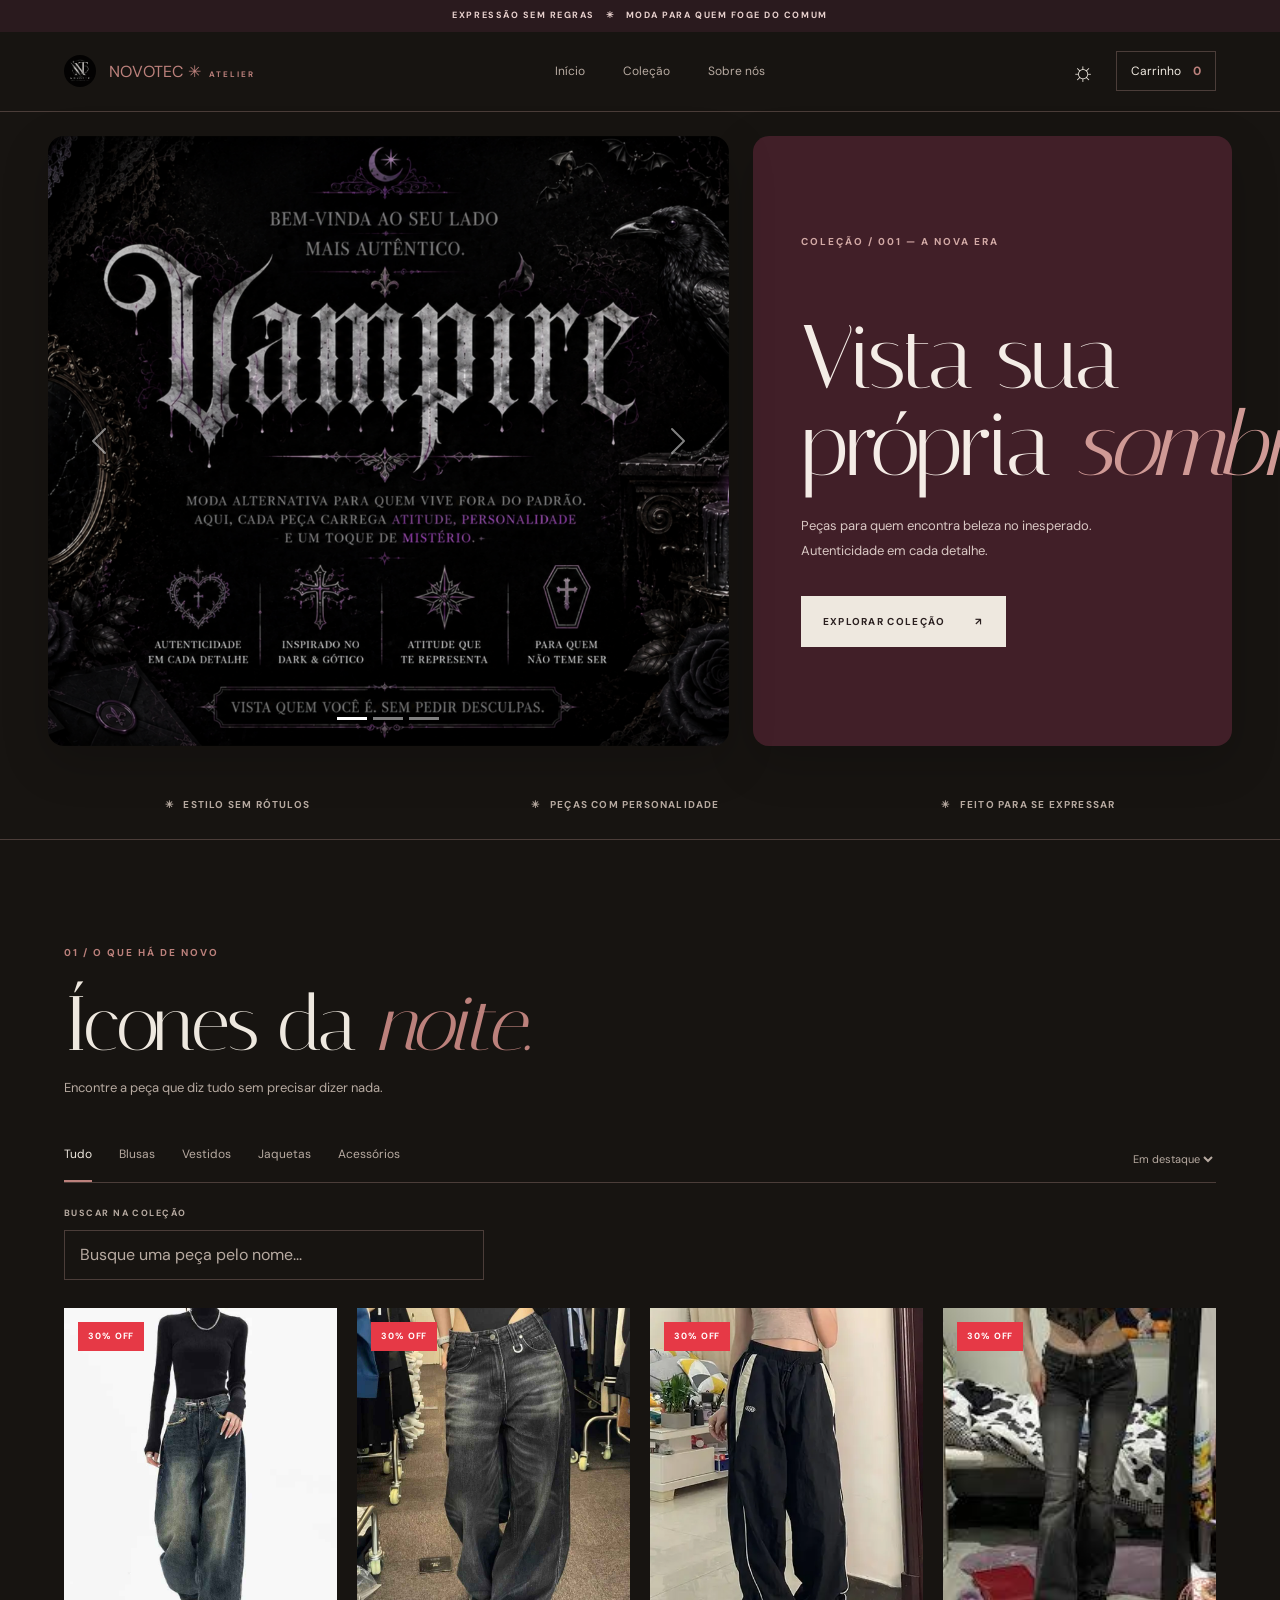
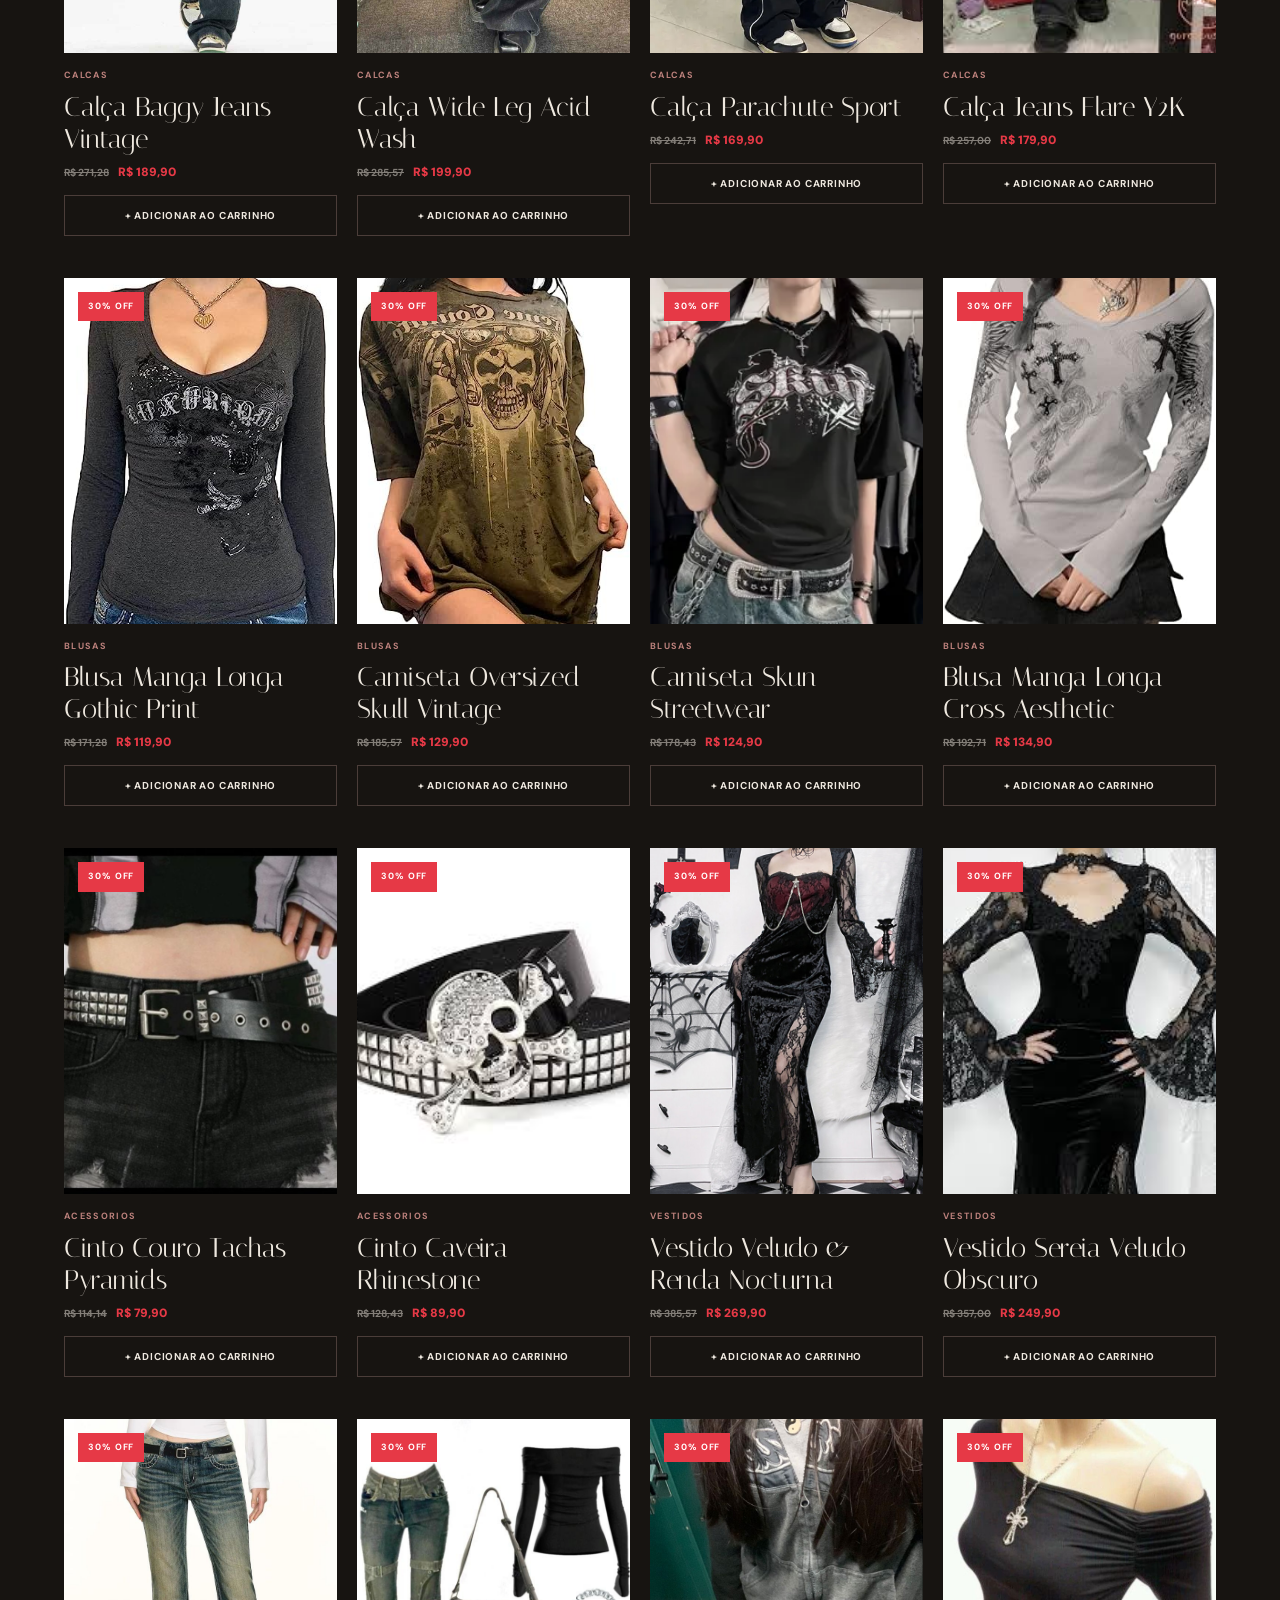
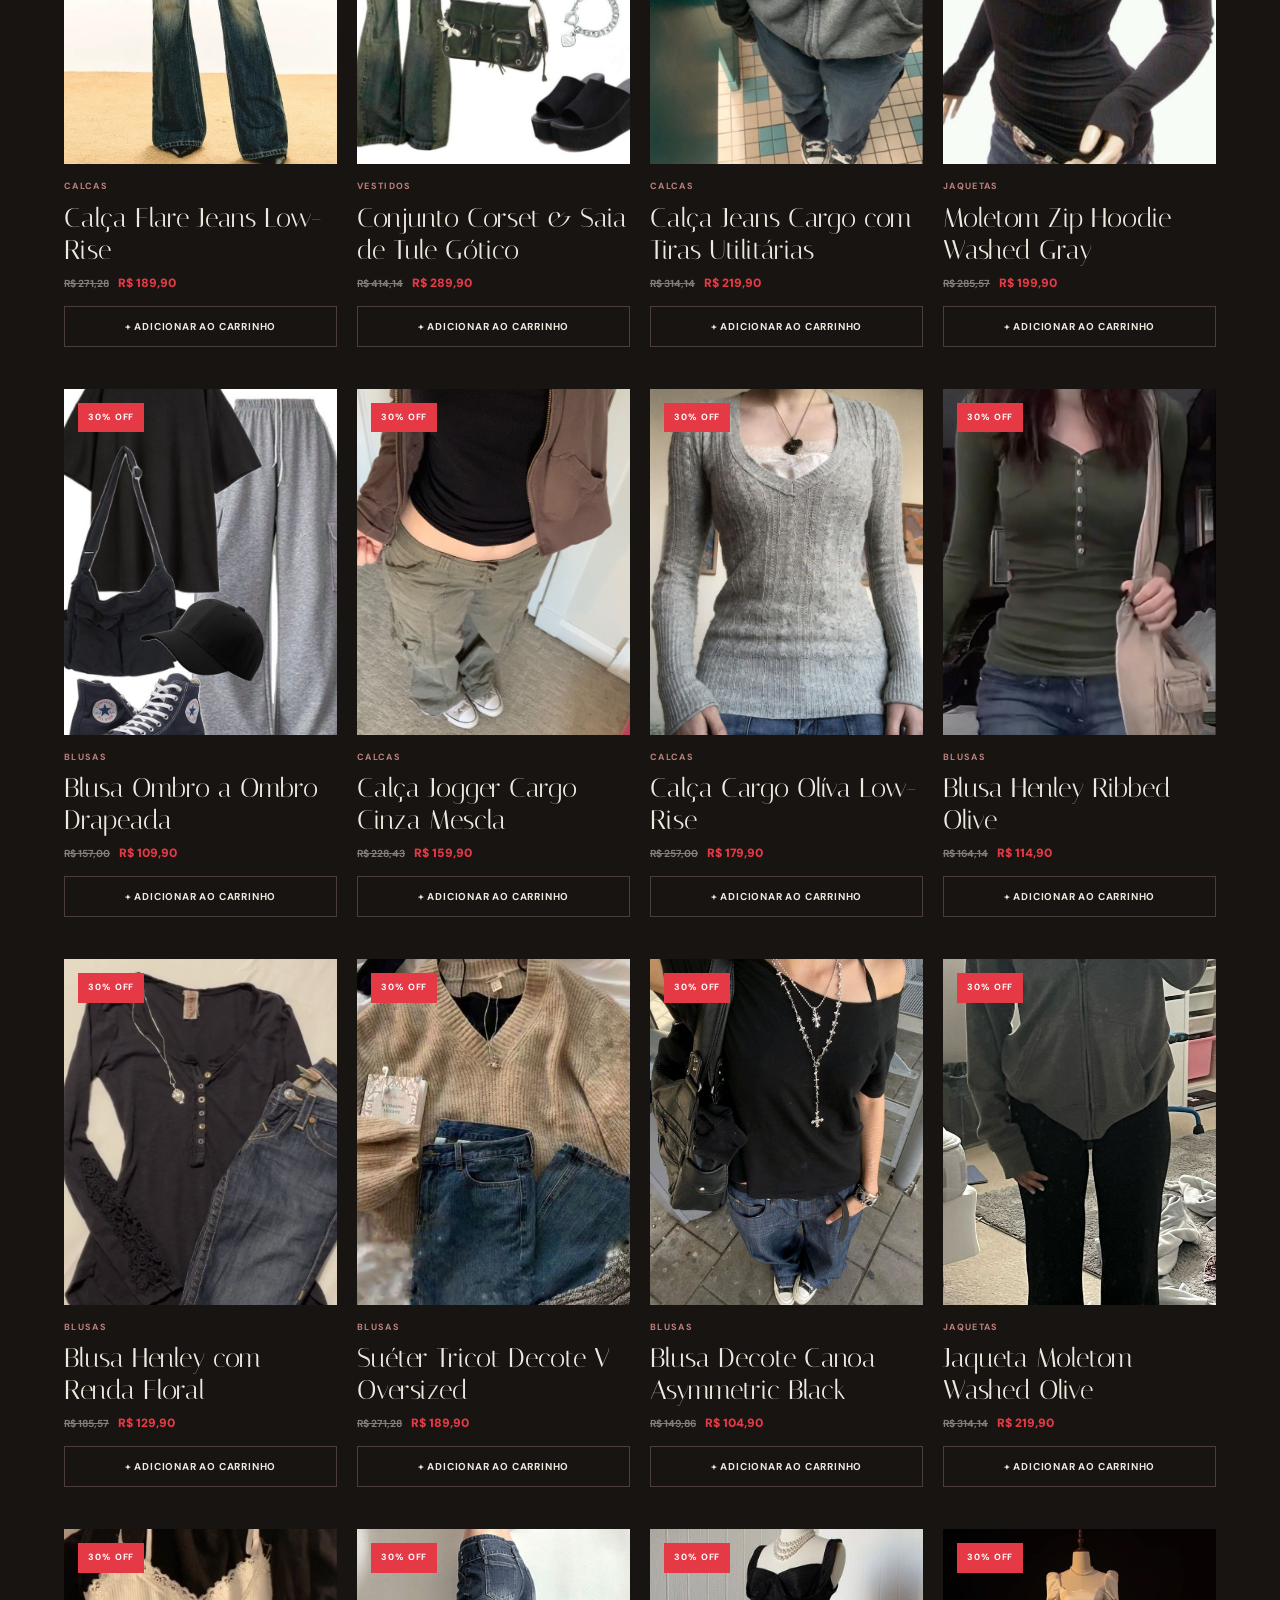
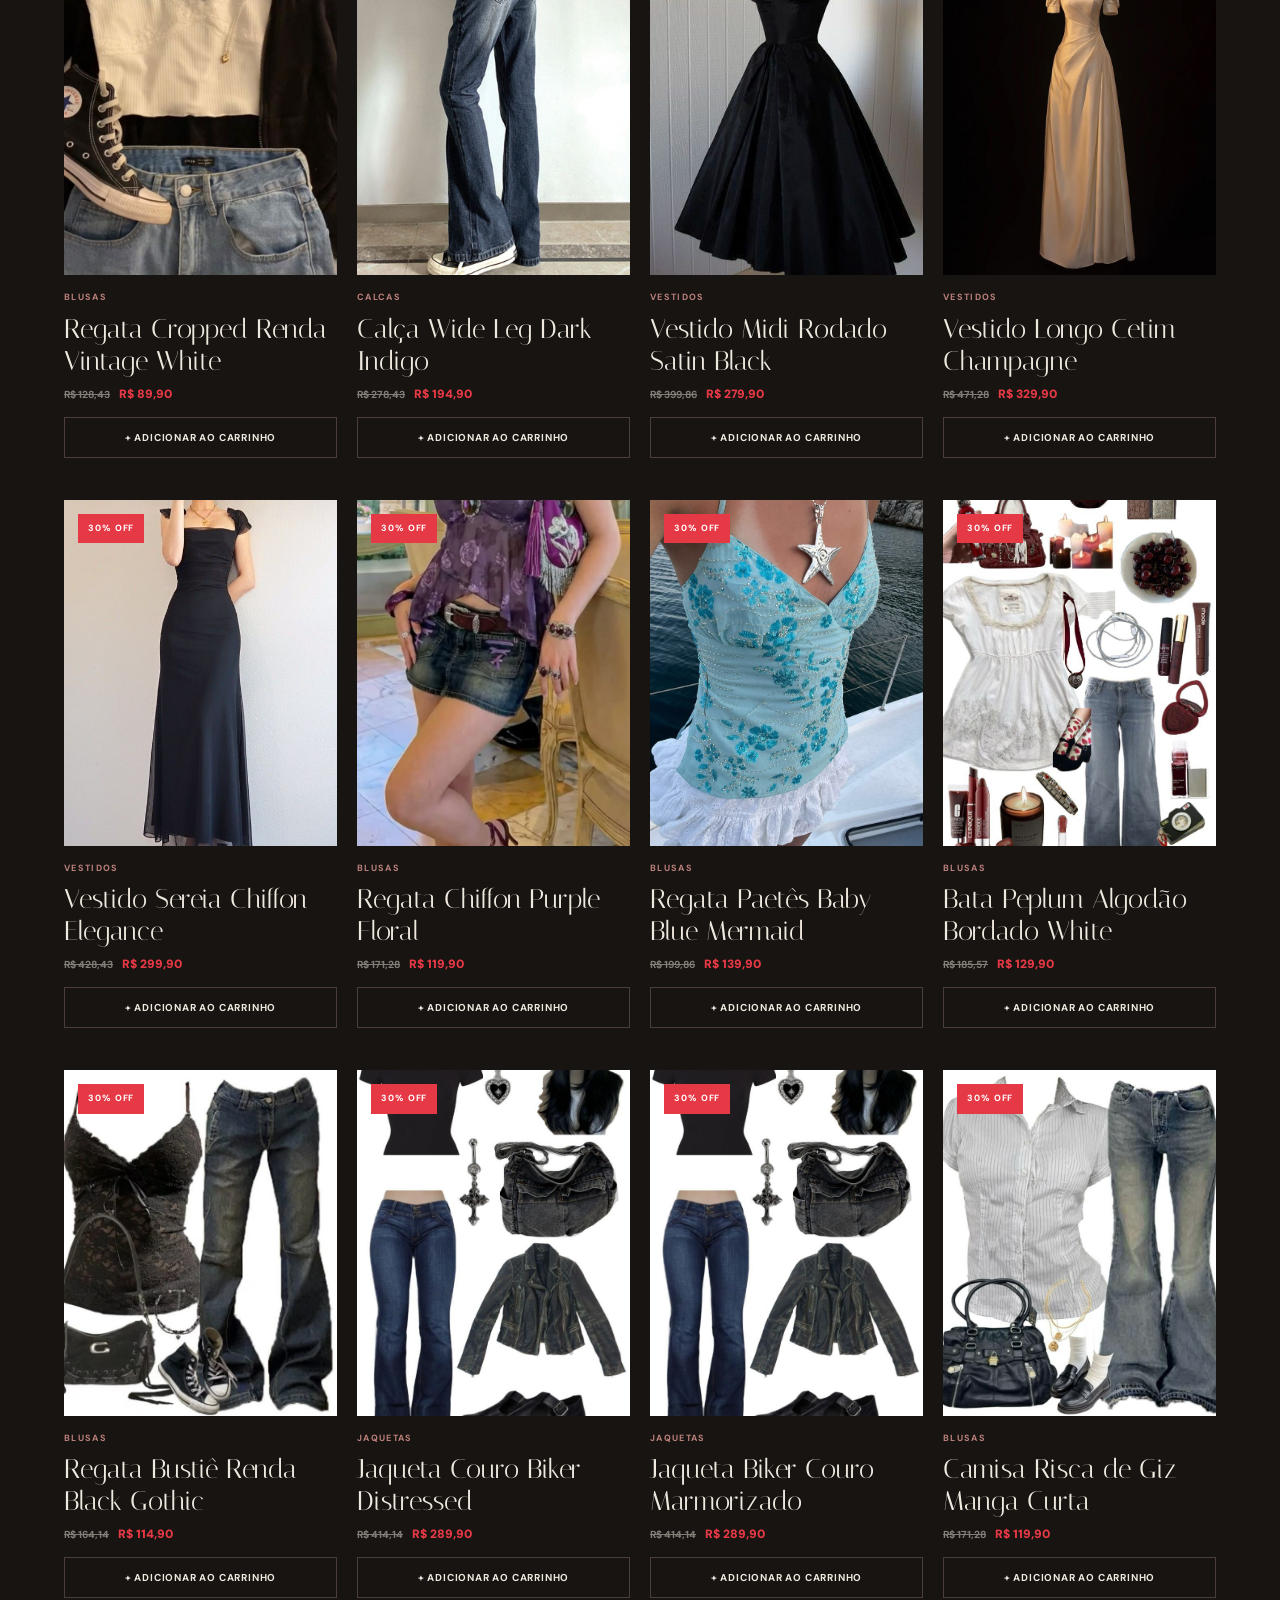
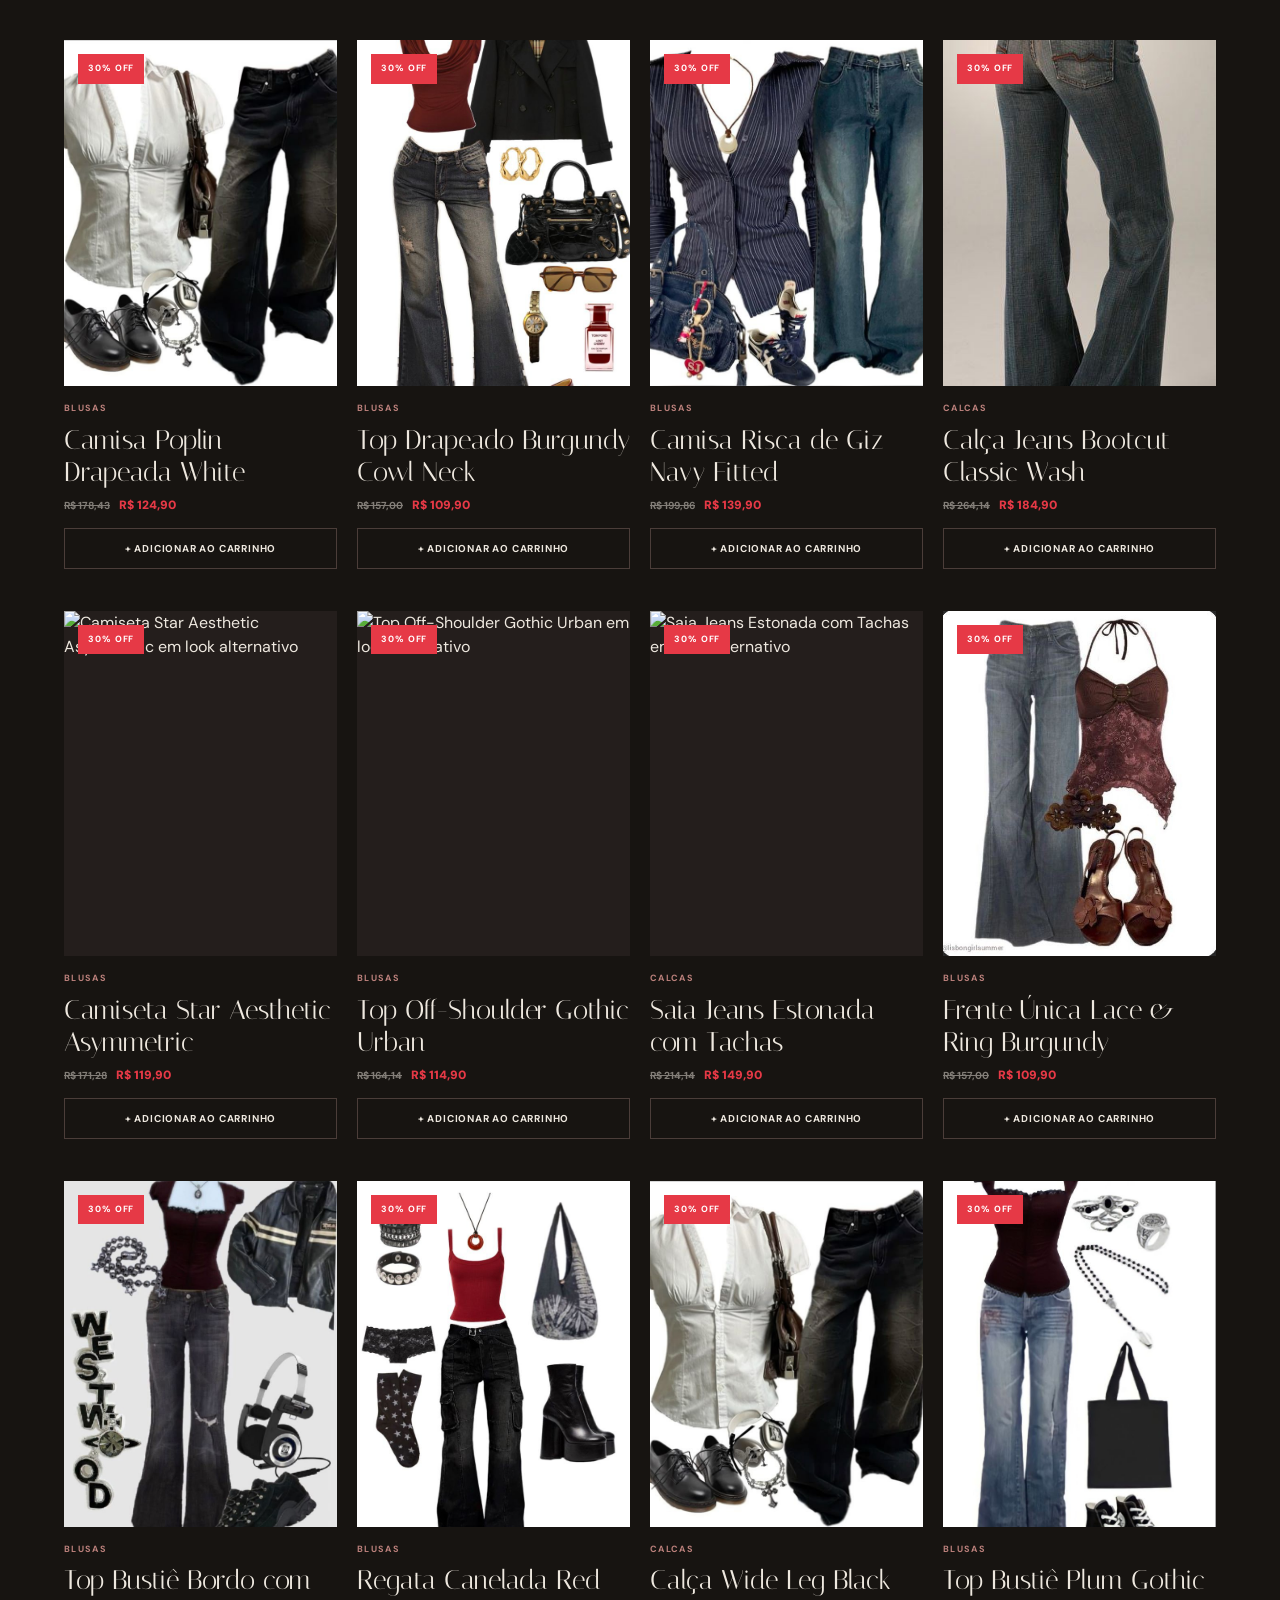
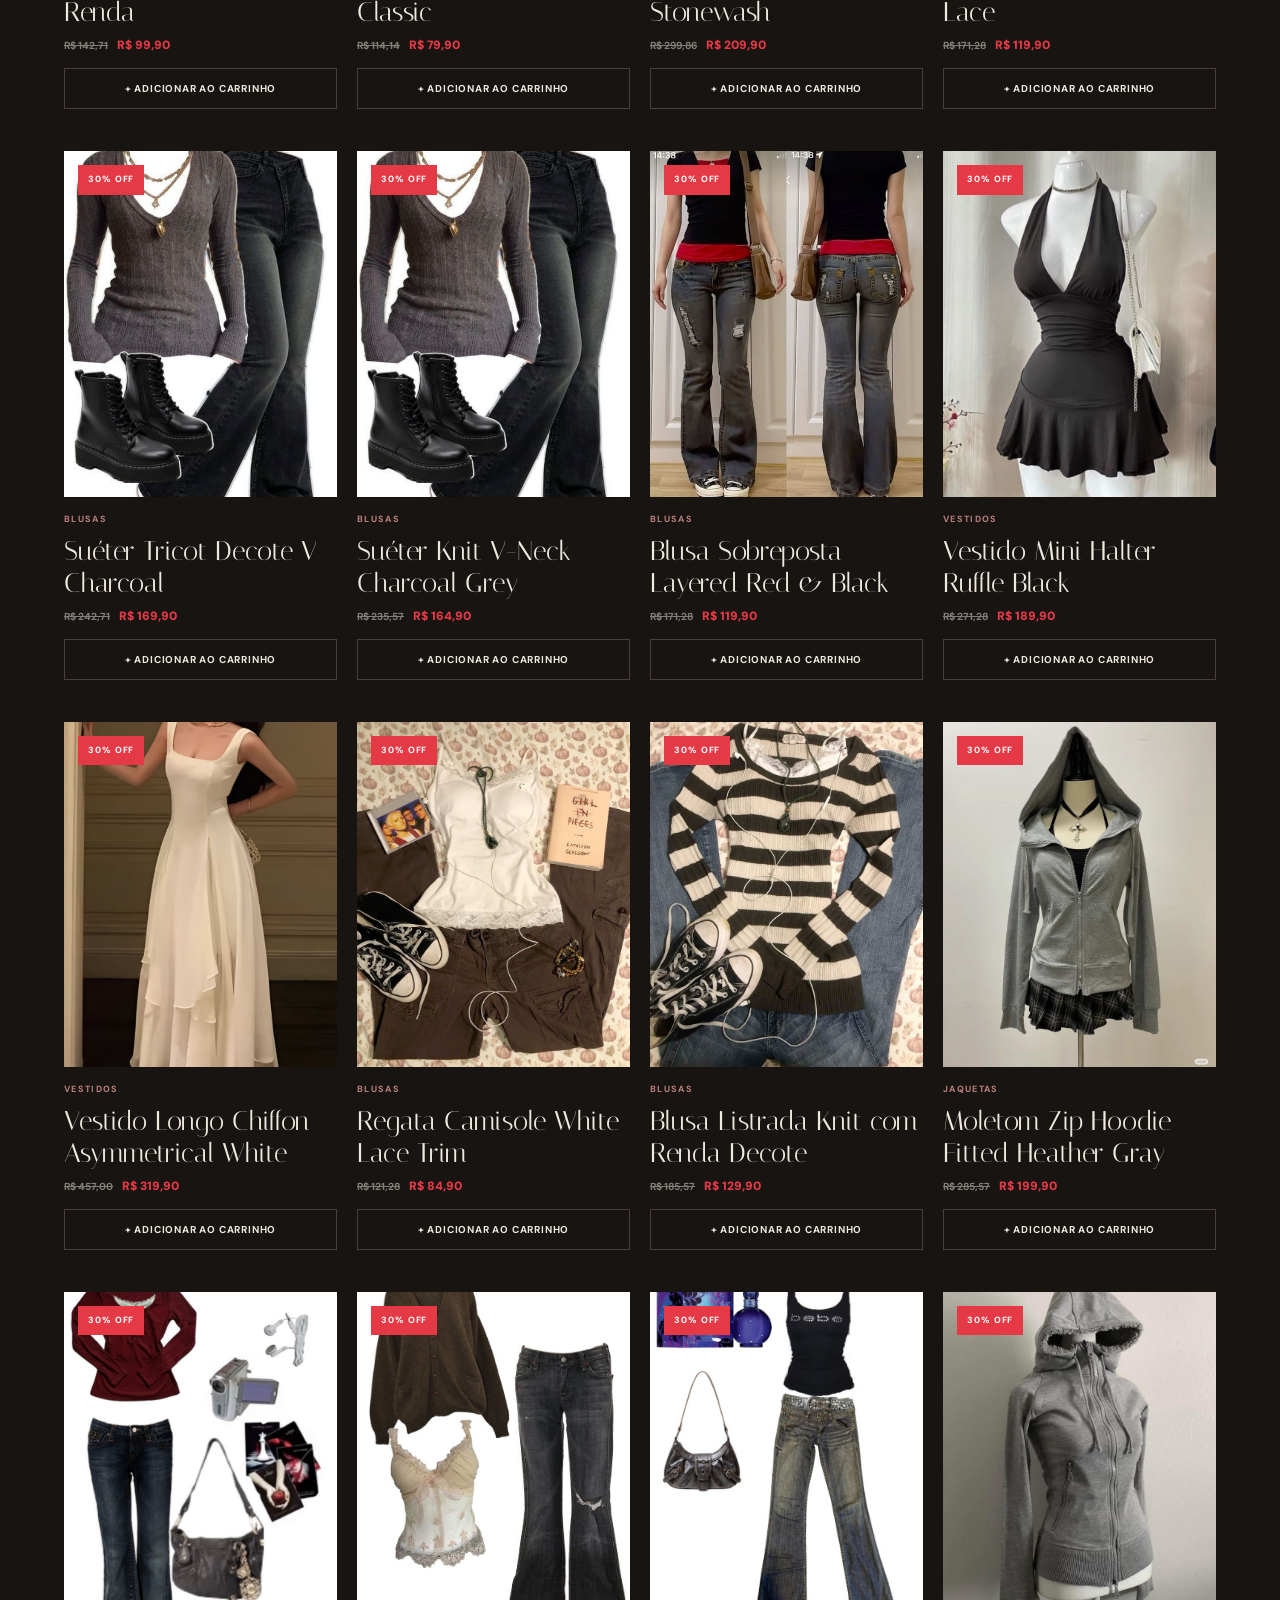
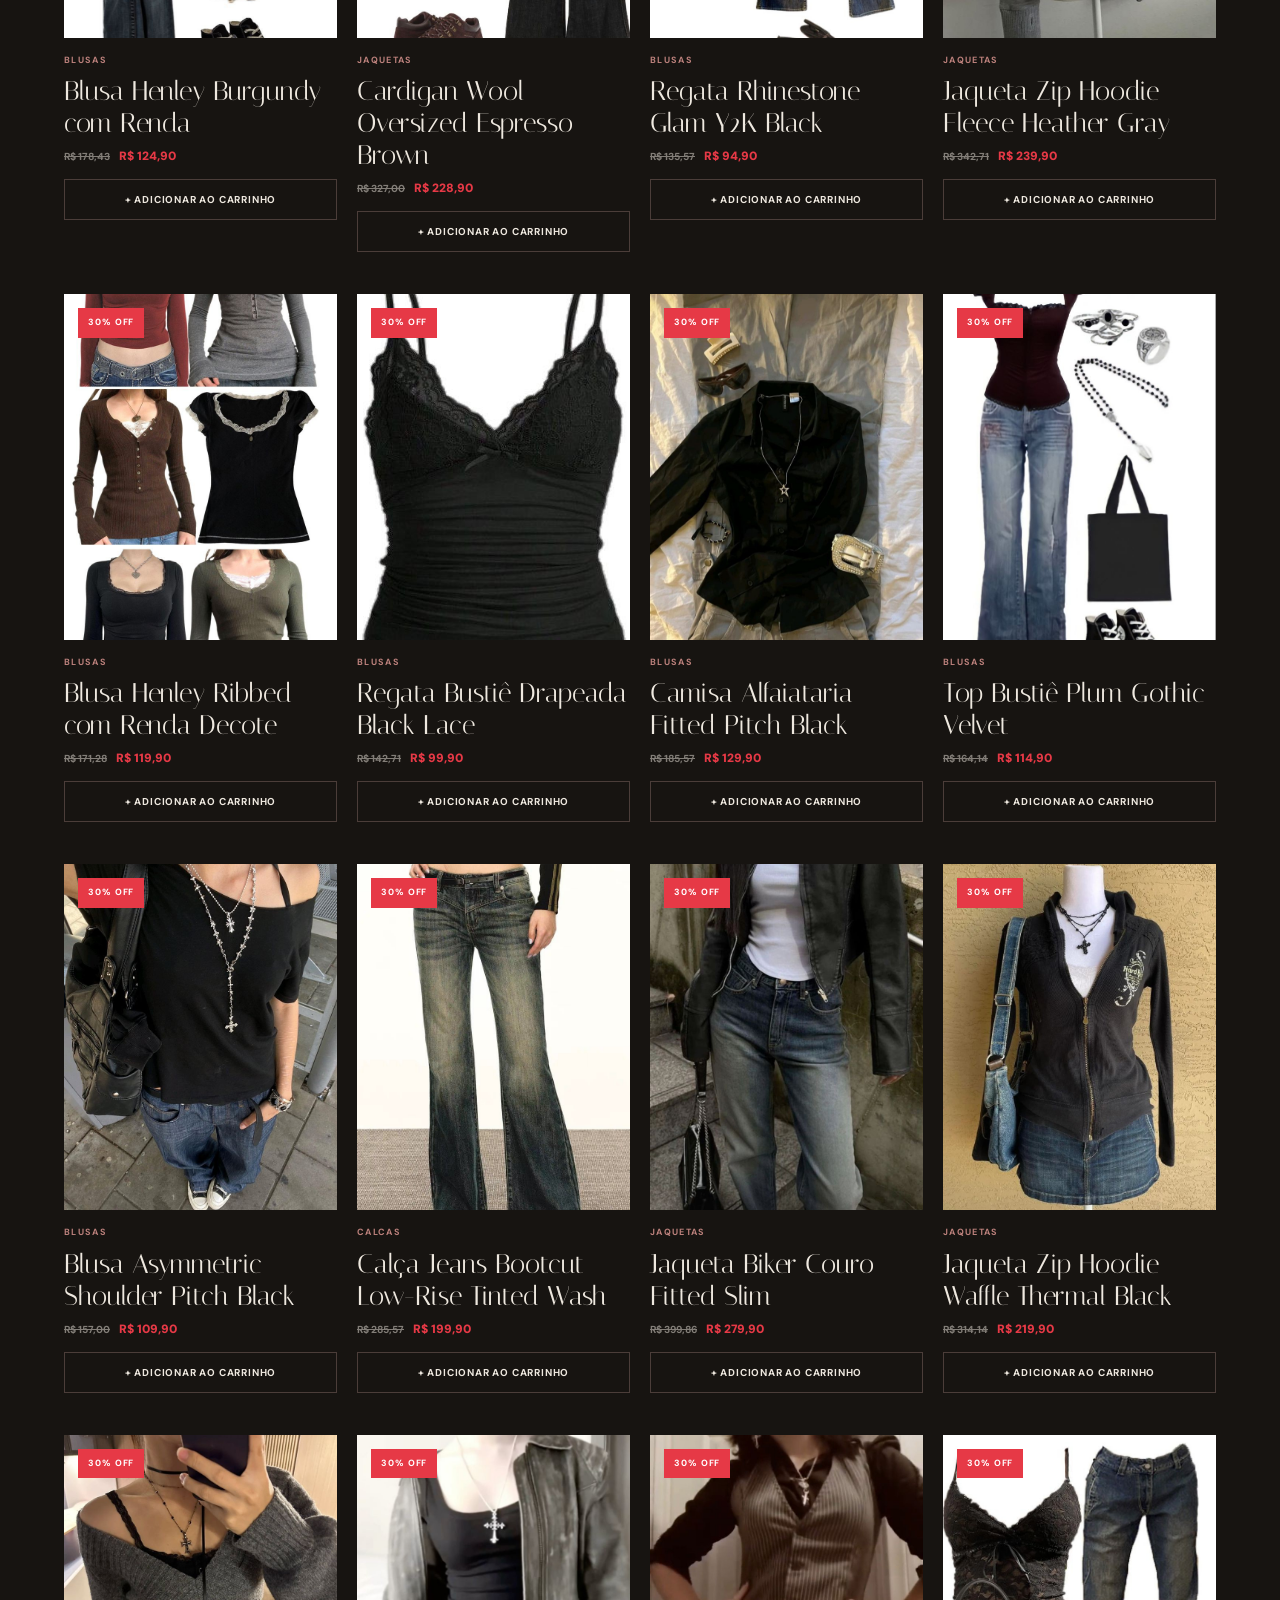
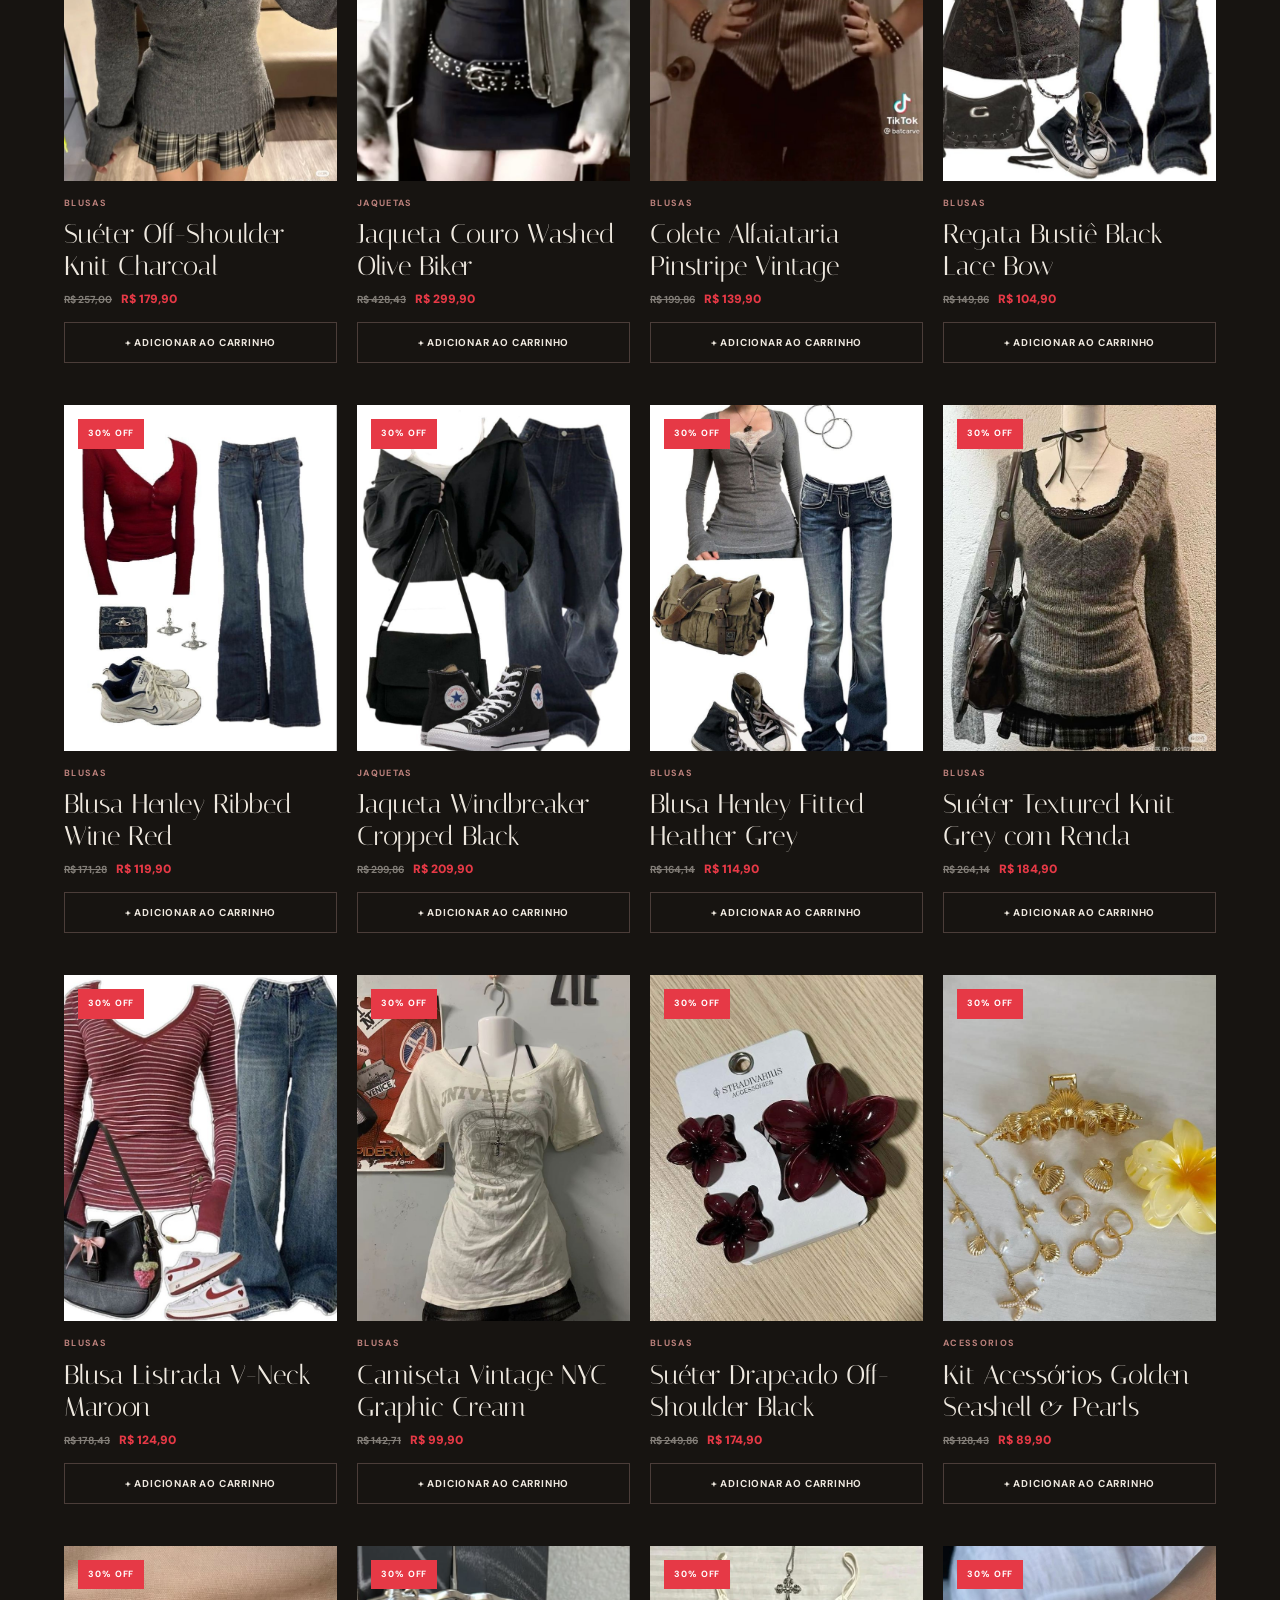
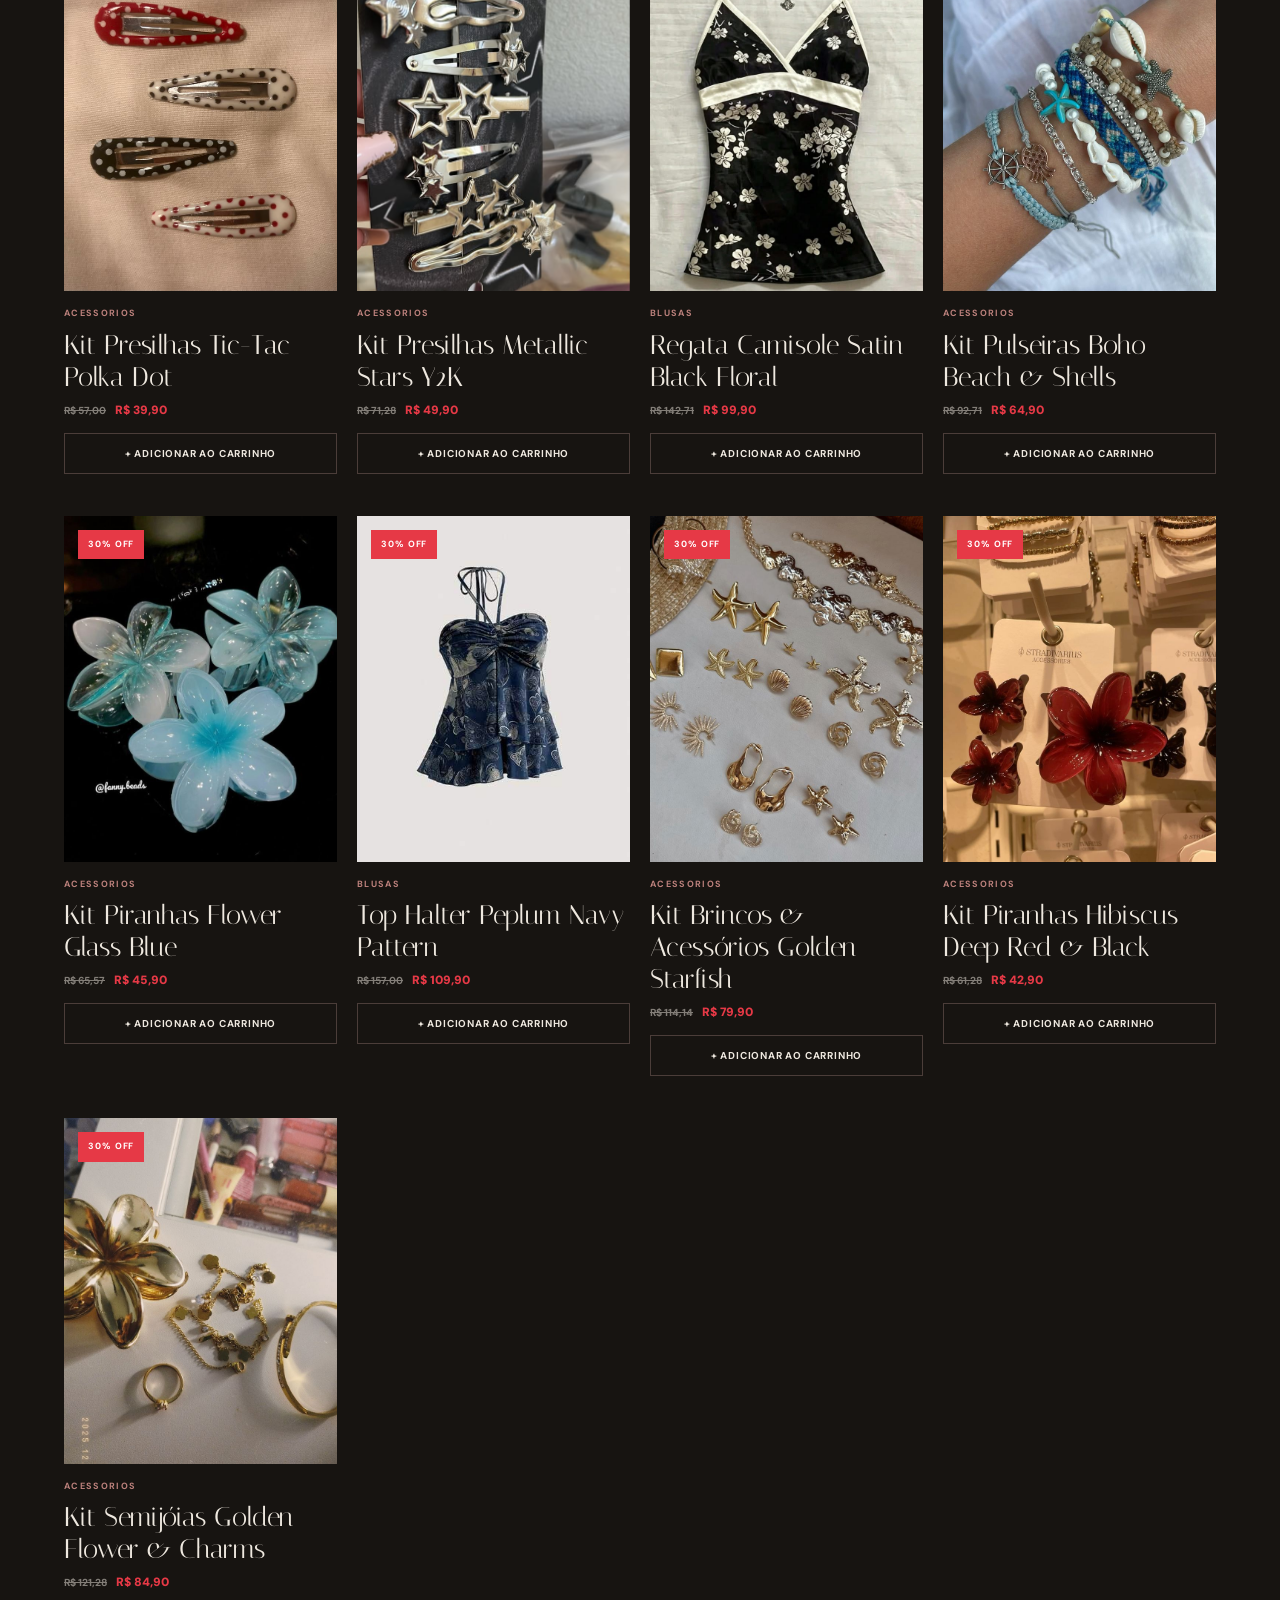
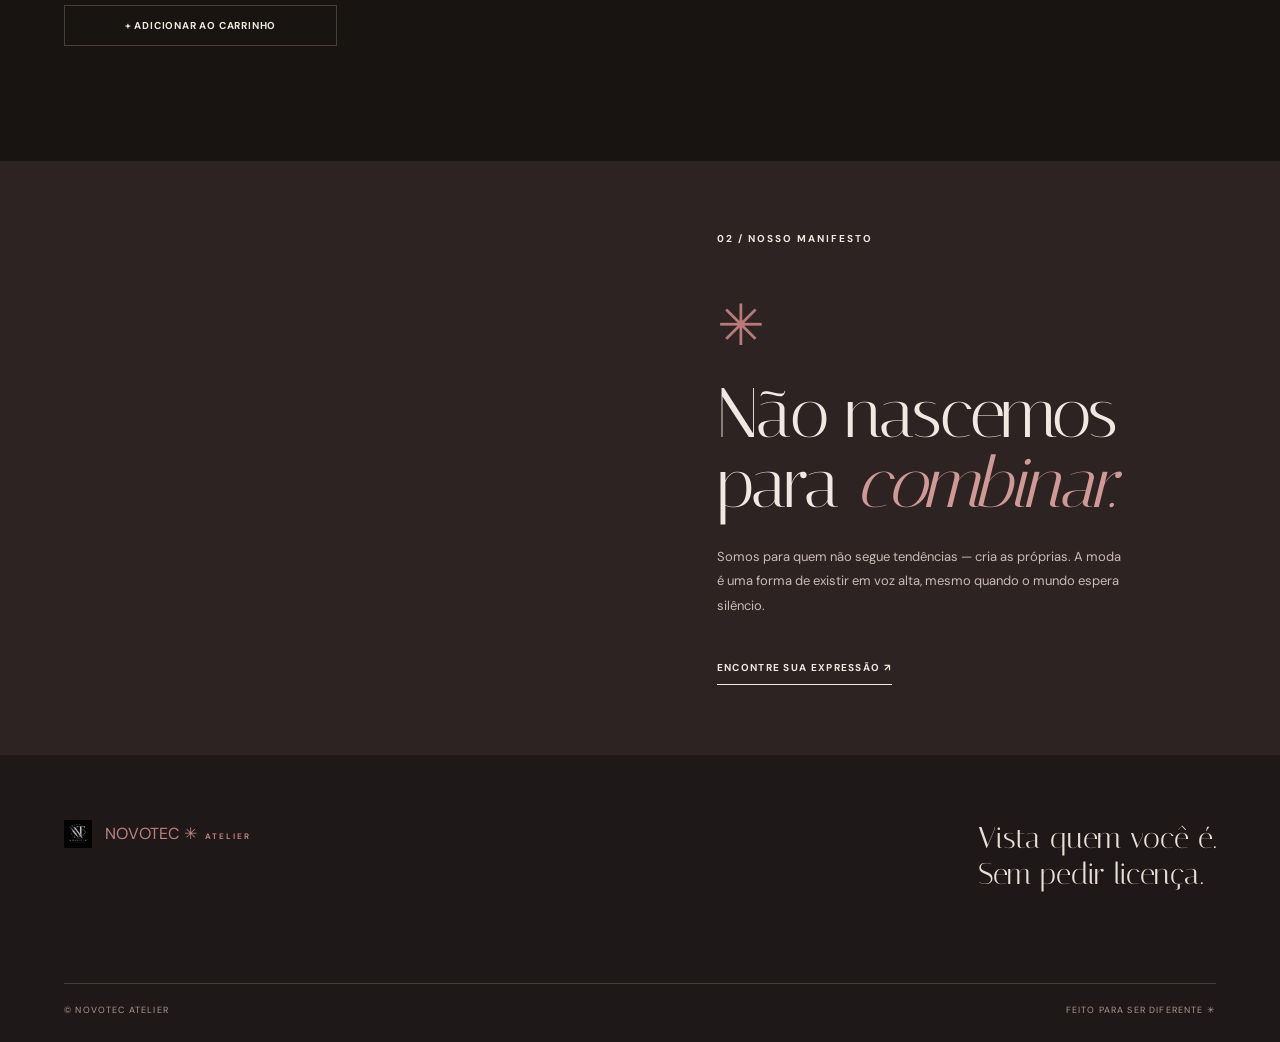
==== index.html @ 9c69460f "salvei meu site" ====
<!DOCTYPE html>
<html lang="pt-BR">
<head>
  <meta charset="UTF-8">
  <meta name="viewport" content="width=device-width, initial-scale=1.0">
  <meta name="description" content="NovoTec Atelier — moda alternativa para vestir quem você é.">
  <title>NovoTec Atelier | Moda alternativa</title>

  <link rel="preconnect" href="https://fonts.googleapis.com">
  <link rel="preconnect" href="https://fonts.gstatic.com" crossorigin>
  <link href="https://fonts.googleapis.com/css2?family=DM+Sans:wght@400;500;600;700&family=Italiana&display=swap" rel="stylesheet">
  <link href="https://cdn.jsdelivr.net/npm/bootstrap@5.3.3/dist/css/bootstrap.min.css" rel="stylesheet">
  <link rel="stylesheet" href="style.css">

  <script defer src="https://cdnjs.cloudflare.com/ajax/libs/gsap/3.12.5/gsap.min.js"></script>
  <script defer src="https://cdn.jsdelivr.net/npm/bootstrap@5.3.3/dist/js/bootstrap.bundle.min.js"></script>
  <script defer src="script.js"></script>
</head>
<body>
  <div class="announcement">EXPRESSÃO SEM REGRAS &nbsp; ✳ &nbsp; MODA PARA QUEM FOGE DO COMUM</div>

  <header class="site-header">
    <a class="brand d-flex align-items-center gap-2 text-decoration-none" href="index.html">
      <img src="imagens/logo.png" alt="Logo NovoTec" style="height: 32px; width: 32px; object-fit: contain; opacity: 0.85; border-radius: 50%;">
      <span>NOVOTEC<span>✳</span><small>ATELIER</small></span>
    </a>

    <nav aria-label="Menu principal">
      <a href="index.html">Início</a>
      <a href="index.html#colecao">Coleção</a>
      <a href="index.html#manifesto">Sobre nós</a>
    </nav>

    <div class="header-actions">
      <button id="theme-button" class="icon-button" type="button" aria-label="Ativar modo claro">☼</button>
      <button id="cart-button" class="cart-button" type="button">
        Carrinho <span id="cart-count">0</span>
      </button>
    </div>
  </header>

  <main>
    <div id="home-view">
      
      <!-- SEÇÃO UNIFICADA: CARROSSEL E HERO JUNTOS -->
      <section class="container-fluid px-3 px-lg-5 my-4">
        <div class="row g-4 align-items-stretch">
          
          <!-- Coluna da Esquerda: Carrossel de Banners -->
          <div class="col-12 col-xl-7">
            <div id="carouselBanners" class="carousel slide shadow-lg rounded-4 overflow-hidden h-100" data-bs-ride="carousel">
              <div class="carousel-indicators">
                <button type="button" data-bs-target="#carouselBanners" data-bs-slide-to="0" class="active" aria-current="true" aria-label="Slide 1"></button>
                <button type="button" data-bs-target="#carouselBanners" data-bs-slide-to="1" aria-label="Slide 2"></button>
                <button type="button" data-bs-target="#carouselBanners" data-bs-slide-to="2" aria-label="Slide 3"></button>
              </div>
              <div class="carousel-inner h-100">
                <div class="carousel-item active h-100">
                  <img src="imagens/Chatbannerboasvindas.png" class="d-block w-100 h-100 object-fit-cover" alt="Bem-vinda ao seu lado mais autêntico - NovoTec Atelier" style="min-height: 450px;">
                </div>
                <div class="carousel-item h-100">
                  <img src="imagens/banner1.png" class="d-block w-100 h-100 object-fit-cover" alt="Estilo que rompe o comum - Até 30% OFF" style="min-height: 450px;">
                </div>
                <div class="carousel-item h-100">
                  <img src="imagens/banner2.png" class="d-block w-100 h-100 object-fit-cover" alt="Nova coleção Kuromi & Mei" style="min-height: 450px;">
                </div>
              </div>
              <button class="carousel-control-prev" type="button" data-bs-target="#carouselBanners" data-bs-slide="prev">
                <span class="carousel-control-prev-icon" aria-hidden="true"></span>
                <span class="visually-hidden">Anterior</span>
              </button>
              <button class="carousel-control-next" type="button" data-bs-target="#carouselBanners" data-bs-slide="next">
                <span class="carousel-control-next-icon" aria-hidden="true"></span>
                <span class="visually-hidden">Próximo</span>
              </button>
            </div>
          </div>

          <!-- Coluna da Direita: Bloco Hero ("Vista sua própria sombra...") -->
          <div class="col-12 col-xl-5">
            <div class="hero h-100 m-0 rounded-4 shadow-lg d-flex flex-column justify-content-center">
              <div class="hero-copy p-4 p-md-5">
                <p class="eyebrow">COLEÇÃO / 001 — A NOVA ERA</p>
                <h1>Vista sua<br>própria <em>sombra.</em></h1>
                <p>Peças para quem encontra beleza no inesperado. Autenticidade em cada detalhe.</p>
                <a class="primary-button light-button mt-3" href="#colecao">EXPLORAR COLEÇÃO <span>↗</span></a>
              </div>
            </div>
          </div>

        </div>
      </section>

      <div class="values">
        <span>✳ &nbsp; ESTILO SEM RÓTULOS</span>
        <span>✳ &nbsp; PEÇAS COM PERSONALIDADE</span>
        <span>✳ &nbsp; FEITO PARA SE EXPRESSAR</span>
      </div>

      <section id="colecao" class="collection">
        <p class="eyebrow accent">01 / O QUE HÁ DE NOVO</p>
        <h2>Ícones da <em>noite.</em></h2>
        <p class="section-description">Encontre a peça que diz tudo sem precisar dizer nada.</p>

        <div class="catalog-toolbar">
          <div class="filters" aria-label="Filtrar produtos">
            <button class="filter active" data-filter="todos" type="button">Tudo</button>
            <button class="filter" data-filter="blusas" type="button">Blusas</button>
            <button class="filter" data-filter="vestidos" type="button">Vestidos</button>
            <button class="filter" data-filter="jaquetas" type="button">Jaquetas</button>
            <button class="filter" data-filter="acessorios" type="button">Acessórios</button>
          </div>

          <select id="sort" aria-label="Ordenar produtos">
            <option value="featured">Em destaque</option>
            <option value="lowest">Menor preço</option>
            <option value="highest">Maior preço</option>
          </select>
        </div>

        <label class="search-label" for="search">BUSCAR NA COLEÇÃO</label>
        <input id="search" class="search-input" type="search" placeholder="Busque uma peça pelo nome...">

        <div id="product-grid" class="product-grid"></div>
        <p id="empty-message" class="empty-message" hidden>Nenhuma peça encontrada. Tente outra busca.</p>
      </section>

      <section id="manifesto" class="manifesto">
        <!-- VÍDEO DO YOUTUBE NO LUGAR DA IMAGEM DA MULHER -->
        <div class="manifesto-video-wrapper w-100 h-100" style="min-height: 400px;">
          <iframe class="w-100 h-100 border-0" src="https://www.youtube.com/embed/iwjuPIb1sCY" title="Manifesto NovoTec Atelier" allow="accelerometer; autoplay; clipboard-write; encrypted-media; gyroscope; picture-in-picture" allowfullscreen style="min-height: 400px; display: block;"></iframe>
        </div>
        <div class="manifesto-copy">
          <p class="eyebrow">02 / NOSSO MANIFESTO</p>
          <div class="manifesto-symbol">✳</div>
          <h2>Não nascemos para <em>combinar.</em></h2>
          <p>Somos para quem não segue tendências — cria as próprias. A moda é uma forma de existir em voz alta, mesmo quando o mundo espera silêncio.</p>
          <a href="#colecao">ENCONTRE SUA EXPRESSÃO ↗</a>
        </div>
      </section>
    </div>

    <!-- O JavaScript mostra esta área ao abrir index.html?produto=ID em outra aba. -->
    <section id="detail-view" class="detail-page" hidden></section>
  </main>

  <footer>
    <div>
      <a class="brand d-flex align-items-center gap-2 text-decoration-none justify-content-center mb-2" href="index.html">
        <img src="imagens/logo.png" alt="Logo NovoTec" style="height: 28px; width: 28px; object-fit: contain; opacity: 0.85;">
        <span>NOVOTEC<span>✳</span><small>ATELIER</small></span>
      </a>
      <p>Vista quem você é.<br>Sem pedir licença.</p>
    </div>
    <div class="footer-bottom">
      <span>© NOVOTEC ATELIER</span> 
      <span>FEITO PARA SER DIFERENTE ✳</span>
    </div>
  </footer>

  <div id="cart-overlay" class="cart-overlay" hidden></div>

  <aside id="cart-drawer" class="cart-drawer" role="dialog" aria-modal="true"
         aria-labelledby="cart-heading" aria-hidden="true" inert>
    <div class="cart-heading-row">
      <div>
        <p class="eyebrow accent">SUAS ESCOLHAS</p>
        <h2 id="cart-heading">Meu carrinho</h2>
      </div>
      <button id="close-cart" class="icon-button" type="button" aria-label="Fechar carrinho">×</button>
    </div>

    <div id="cart-items" class="cart-items"></div>

    <div class="cart-bottom">
      <div class="cart-total-row">
        <span>Subtotal</span>
        <strong id="cart-total">R$ 0,00</strong>
      </div>
      <p class="shipping-note">Entrega e frete precisam ser configurados antes da publicação.</p>
      <button id="checkout-button" class="primary-button checkout-button" type="button">
        FINALIZAR COMPRA <span>↗</span>
      </button>
      <p id="checkout-message" class="checkout-message" role="status"></p>
      <small>Pix e cartão pelo checkout seguro do Mercado Pago.</small>
    </div>
  </aside>
</body>
</html>
---- style.css ----
:root {
  --background: #171411;
  --surface: #241e1c;
  --text: #eee8df;
  --muted: #b7aaa1;
  --border: #4b3d39;
  --accent: #bc817c;
  --wine: #411f28;
}

html[data-theme="light"] {
  --background: #f4f0e8;
  --surface: #eae2d7;
  --text: #282120;
  --muted: #71645f;
  --border: #c8bcb0;
  --accent: #854a57;
}

* { box-sizing: border-box; }

html { scroll-behavior: smooth; }

body {
  margin: 0;
  background: var(--background);
  color: var(--text);
  font-family: "DM Sans", sans-serif;
  -webkit-font-smoothing: antialiased;
  transition: background .35s, color .35s;
}

body.cart-open { overflow: hidden; }
[hidden] { display: none !important; }

button, input, select { font: inherit; }
button { cursor: pointer; }
a { color: inherit; text-decoration: none; }
a:hover { color: inherit; }

:focus-visible {
  outline: 2px solid var(--accent);
  outline-offset: 3px;
}

.announcement {
  padding: 9px 12px;
  background: #2a1a1e;
  color: #e8d1ce;
  text-align: center;
  font-size: 9px;
  font-weight: 700;
  letter-spacing: .17em;
}

.site-header {
  min-height: 80px;
  padding: 0 5%;
  display: flex;
  justify-content: space-between;
  align-items: center;
  gap: 30px;
  border-bottom: 1px solid var(--border);
  background: var(--background);
}

.brand {
  font-family: "Italiana", Georgia, serif;
  font-size: 31px;
  white-space: nowrap;
}

.brand span {
  margin-left: 5px;
  color: var(--accent);
  font: 16px "DM Sans", sans-serif;
}

.brand small {
  margin-left: 8px;
  font: 700 8px "DM Sans", sans-serif;
  letter-spacing: .24em;
}

.site-header nav {
  display: flex;
  gap: 38px;
}

.site-header nav a {
  font-size: 12px;
  color: var(--muted);
  transition: color .25s;
}

.site-header nav a:hover { color: var(--text); }

.header-actions {
  display: flex;
  align-items: center;
  gap: 15px;
}

.icon-button {
  border: 0;
  background: none;
  color: var(--text);
  font-size: 26px;
  line-height: 1;
}

.cart-button {
  padding: 10px 14px;
  border: 1px solid var(--border);
  background: transparent;
  color: var(--text);
  font-size: 12px;
}

.cart-button span {
  margin-left: 9px;
  color: var(--accent);
  font-weight: 700;
}

.hero {
  display: grid;
  grid-template-columns: 48% 52%;
  min-height: 610px;
  background: var(--wine);
  color: #f4ece6;
}

.hero-copy {
  padding: 85px 9% 35px 10%;
  display: flex;
  flex-direction: column;
  align-items: flex-start;
}

.eyebrow {
  margin: 0;
  font-size: 10px;
  font-weight: 700;
  letter-spacing: .2em;
}

.hero .eyebrow { color: #d3aaa6; }
.accent { color: var(--accent); }

.hero h1,
.collection h2,
.manifesto h2,
.detail-info h1 {
  font-family: "Italiana", Georgia, serif;
  font-weight: 400;
  letter-spacing: -.035em;
}

.hero h1 {
  margin: 66px 0 25px;
  font-size: clamp(65px, 7vw, 112px);
  line-height: .97;
  white-space: nowrap;
}

.hero h1 em,
.manifesto h2 em { color: #cf9995; }

.hero-copy > p:not(.eyebrow) {
  max-width: 360px;
  color: #d9c8c4;
  font-size: 13px;
  line-height: 1.9;
}

.primary-button {
  min-height: 51px;
  padding: 0 22px;
  display: inline-flex;
  justify-content: space-between;
  align-items: center;
  gap: 30px;
  border: 0;
  background: var(--wine);
  color: #fff;
  font-size: 10px;
  font-weight: 700;
  letter-spacing: .13em;
  transition: transform .25s, filter .25s;
}

.primary-button:hover {
  color: #fff;
  filter: brightness(1.15);
  transform: translateY(-3px);
}

.light-button {
  margin-top: 25px;
  background: #eee8df;
  color: #2b2020;
}

.light-button:hover { color: #2b2020; }

.hero-foot {
  width: 100%;
  margin-top: auto;
  padding-top: 40px;
  display: flex;
  justify-content: space-between;
  color: #cea7a2;
  font-size: 9px;
  font-weight: 700;
  letter-spacing: .14em;
}

.hero-image {
  background: #352c2b url("https://images.unsplash.com/photo-1674833481931-f6b8be92ef86?auto=format&fit=crop&w=1400&q=85")
    center 35% / cover no-repeat;
}

.values {
  padding: 27px 5%;
  display: flex;
  justify-content: space-around;
  gap: 20px;
  border-bottom: 1px solid var(--border);
  color: var(--muted);
  font-size: 10px;
  font-weight: 700;
  letter-spacing: .12em;
}

.collection {
  max-width: 1600px;
  margin: auto;
  padding: 105px 5% 115px;
}

.collection h2 {
  margin: 18px 0 8px;
  font-size: clamp(54px, 6vw, 78px);
}

.collection h2 em { color: var(--accent); }

.section-description {
  margin: 0;
  color: var(--muted);
  font-size: 13px;
}

.catalog-toolbar {
  margin: 48px 0 24px;
  display: flex;
  justify-content: space-between;
  align-items: flex-end;
  gap: 20px;
  border-bottom: 1px solid var(--border);
}

.filters {
  display: flex;
  gap: 27px;
  overflow-x: auto;
}

.filter {
  padding: 0 0 17px;
  border: 0;
  border-bottom: 2px solid transparent;
  background: none;
  color: var(--muted);
  white-space: nowrap;
  font-size: 12px;
}

.filter:hover,
.filter.active { color: var(--text); }

.filter.active { border-color: var(--accent); }

#sort {
  margin-bottom: 15px;
  border: 0;
  background: var(--background);
  color: var(--muted);
  font-size: 11px;
}

.search-label {
  display: block;
  margin-bottom: 9px;
  color: var(--muted);
  font-size: 9px;
  font-weight: 700;
  letter-spacing: .16em;
}

.search-input {
  width: min(100%, 420px);
  padding: 12px 15px;
  border: 1px solid var(--border);
  outline: none;
  background: var(--background);
  color: var(--text);
}

.search-input::placeholder { color: var(--muted); }

.product-grid {
  margin-top: 28px;
  display: grid;
  grid-template-columns: repeat(4, minmax(0, 1fr));
  gap: 42px 20px;
}

.product-card { min-width: 0; }

.product-image-wrap {
  position: relative;
  display: block;
  overflow: hidden;
  aspect-ratio: 3 / 3.8;
  background: var(--surface);
}

.product-image {
  width: 100%;
  height: 100%;
  display: block;
  object-fit: cover;
  transition: transform .65s cubic-bezier(.22, 1, .36, 1);
}

.product-image-wrap:hover .product-image { transform: scale(1.06); }

.product-badge {
  position: absolute;
  top: 14px;
  left: 14px;
  padding: 8px 10px;
  background: #eee8df;
  color: #322327;
  font-size: 9px;
  font-weight: 700;
  letter-spacing: .1em;
}

.product-category {
  margin: 16px 0 8px;
  color: var(--accent);
  font-size: 9px;
  font-weight: 700;
  letter-spacing: .15em;
}

.product-card h3 {
  margin: 0 0 8px;
  font: 27px "Italiana", Georgia, serif;
}

.product-card h3 a:hover { color: var(--accent); }

.product-price {
  margin-bottom: 14px;
  font-size: 12px;
  font-weight: 700;
}

.add-button {
  width: 100%;
  padding: 12px;
  border: 1px solid var(--border);
  background: transparent;
  color: var(--text);
  font-size: 10px;
  font-weight: 700;
  letter-spacing: .08em;
  transition: background .25s;
}

.add-button:hover { background: var(--surface); }

.empty-message {
  padding: 70px 0;
  color: var(--muted);
  text-align: center;
}

.manifesto {
  display: grid;
  grid-template-columns: 1fr 1fr;
  min-height: 560px;
  background: #2d2322;
  color: #f1e8e1;
}

.manifesto-image {
  min-height: 560px;
  background: url("https://images.unsplash.com/photo-1501441858156-e505fb04bfbc?auto=format&fit=crop&w=1200&q=85")
    center 36% / cover no-repeat;
  filter: grayscale(100%);
}

.manifesto-copy {
  padding: 70px 12%;
  display: flex;
  flex-direction: column;
  justify-content: center;
  align-items: flex-start;
}

.manifesto-symbol {
  margin: 37px 0 10px;
  color: #b77a78;
  font-size: 57px;
}

.manifesto h2 {
  max-width: 550px;
  margin: 0 0 25px;
  font-size: clamp(58px, 5.5vw, 84px);
  line-height: 1;
}

.manifesto-copy > p:not(.eyebrow) {
  max-width: 410px;
  color: #cbbab5;
  font-size: 13px;
  line-height: 1.9;
}

.manifesto-copy a {
  margin-top: 25px;
  padding-bottom: 9px;
  border-bottom: 1px solid;
  font-size: 10px;
  font-weight: 700;
  letter-spacing: .13em;
}

.detail-page {
  max-width: 1500px;
  min-height: 65vh;
  margin: auto;
  padding: 50px 5% 100px;
}

.back-link {
  display: inline-block;
  margin-bottom: 35px;
  color: var(--muted);
  font-size: 10px;
  font-weight: 700;
  letter-spacing: .14em;
}

.detail-layout {
  display: grid;
  grid-template-columns: 1fr 1fr;
  align-items: center;
  gap: 8%;
}

.detail-image {
  width: 100%;
  max-height: 740px;
  aspect-ratio: 4 / 5;
  object-fit: cover;
}

.detail-info h1 {
  margin: 20px 0;
  font-size: clamp(58px, 6vw, 94px);
  line-height: 1;
}

.detail-info > p:not(.eyebrow) {
  max-width: 460px;
  margin: 25px 0 30px;
  color: var(--muted);
  font-size: 14px;
  line-height: 1.9;
}

.detail-price { font-size: 22px; font-weight: 700; }
.size-label { font-size: 10px; font-weight: 700; letter-spacing: .14em; }

.size-options {
  margin: 13px 0 30px;
  display: flex;
  gap: 10px;
}

.size-button {
  width: 48px;
  height: 46px;
  border: 1px solid var(--border);
  background: none;
  color: var(--text);
}

.size-button.selected {
  background: var(--text);
  color: var(--background);
}

.detail-add { width: min(100%, 420px); }

.detail-note {
  margin-top: 30px;
  color: var(--muted);
  font-size: 12px;
}

footer {
  padding: 65px 5% 25px;
  background: #1e1818;
  color: #e9dfd6;
}

footer > div:first-child {
  display: flex;
  justify-content: space-between;
  align-items: start;
}

footer p {
  font: 30px "Italiana", Georgia, serif;
}

.footer-bottom {
  margin-top: 75px;
  padding-top: 20px;
  display: flex;
  justify-content: space-between;
  gap: 15px;
  border-top: 1px solid #4c3a38;
  color: #ae9891;
  font-size: 9px;
  letter-spacing: .13em;
}

.cart-overlay {
  position: fixed;
  inset: 0;
  z-index: 20;
  background: #090708ad;
}

.cart-drawer {
  position: fixed;
  top: 0;
  right: 0;
  bottom: 0;
  z-index: 21;
  width: min(100%, 450px);
  display: flex;
  flex-direction: column;
  background: var(--background);
  transform: translateX(101%);
  transition: transform .35s ease;
}

.cart-drawer.open { transform: translateX(0); }

.cart-heading-row {
  padding: 30px;
  display: flex;
  justify-content: space-between;
  border-bottom: 1px solid var(--border);
}

.cart-heading-row h2 {
  margin: 9px 0 0;
  font: 35px "Italiana", Georgia, serif;
}

.cart-items {
  flex: 1;
  overflow-y: auto;
  padding: 25px 30px;
}

.cart-empty {
  padding-top: 75px;
  color: var(--muted);
  text-align: center;
}

.cart-line {
  padding-bottom: 20px;
  margin-bottom: 20px;
  display: flex;
  gap: 15px;
  border-bottom: 1px solid var(--border);
}

.cart-line img {
  width: 80px;
  height: 105px;
  object-fit: cover;
}

.cart-line-info { flex: 1; }
.cart-line-info h3 { font: 23px "Italiana", Georgia, serif; }

.cart-line-info p {
  margin: 3px 0;
  color: var(--muted);
  font-size: 11px;
}

.cart-line-controls {
  margin-top: 13px;
  display: flex;
  align-items: center;
  gap: 12px;
}

.cart-line-controls button {
  padding: 3px 7px;
  border: 1px solid var(--border);
  background: none;
  color: var(--text);
}

.cart-line-controls .remove {
  margin-left: auto;
  border: 0;
  color: var(--muted);
  font-size: 11px;
  text-decoration: underline;
}

.cart-bottom {
  padding: 22px 30px 28px;
  border-top: 1px solid var(--border);
}

.cart-total-row {
  display: flex;
  justify-content: space-between;
}

.shipping-note,
.cart-bottom small {
  display: block;
  margin: 12px 0 20px;
  color: var(--muted);
  font-size: 11px;
}

.checkout-button { width: 100%; }
.checkout-message { color: var(--accent); font-size: 12px; }
.cart-bottom small { margin-bottom: 0; text-align: center; }

@media (max-width: 900px) {
  .site-header nav { display: none; }
  .product-grid { grid-template-columns: repeat(2, minmax(0, 1fr)); }
  .hero { min-height: 530px; }
  .hero h1 { font-size: 70px; }
}

@media (max-width: 650px) {
  .site-header { min-height: 69px; gap: 10px; }
  .brand { font-size: 23px; }
  .brand small { font-size: 7px; }
  .header-actions { gap: 6px; }

  .hero { display: flex; flex-direction: column-reverse; }
  .hero-image { min-height: 370px; }
  .hero-copy { padding: 45px 6% 27px; }
  .hero h1 { margin: 30px 0 18px; font-size: clamp(58px, 12vw, 82px); }
  .hero-foot { margin-top: 35px; }

  .values {
    justify-content: flex-start;
    overflow-x: auto;
    white-space: nowrap;
  }

  .collection { padding: 75px 5%; }
  .collection h2 { font-size: 57px; }
  .catalog-toolbar { display: block; }
  .filters { gap: 22px; }
  #sort { margin-top: 18px; }
  .product-grid { gap: 30px 13px; }
  .product-card h3 { font-size: 21px; }

  .manifesto { display: block; }
  .manifesto-image { min-height: 390px; }
  .manifesto-copy { padding: 65px 7%; }
  .manifesto h2 { font-size: 64px; }

  .detail-layout { display: block; }
  .detail-info { padding-top: 35px; }
  .detail-info h1 { font-size: 66px; }
  .footer-bottom { display: block; line-height: 2; }
}

@media (prefers-reduced-motion: reduce) {
  html { scroll-behavior: auto; }
  *, *::before, *::after {
    animation-duration: .01ms !important;
    transition-duration: .01ms !important;
  }
}
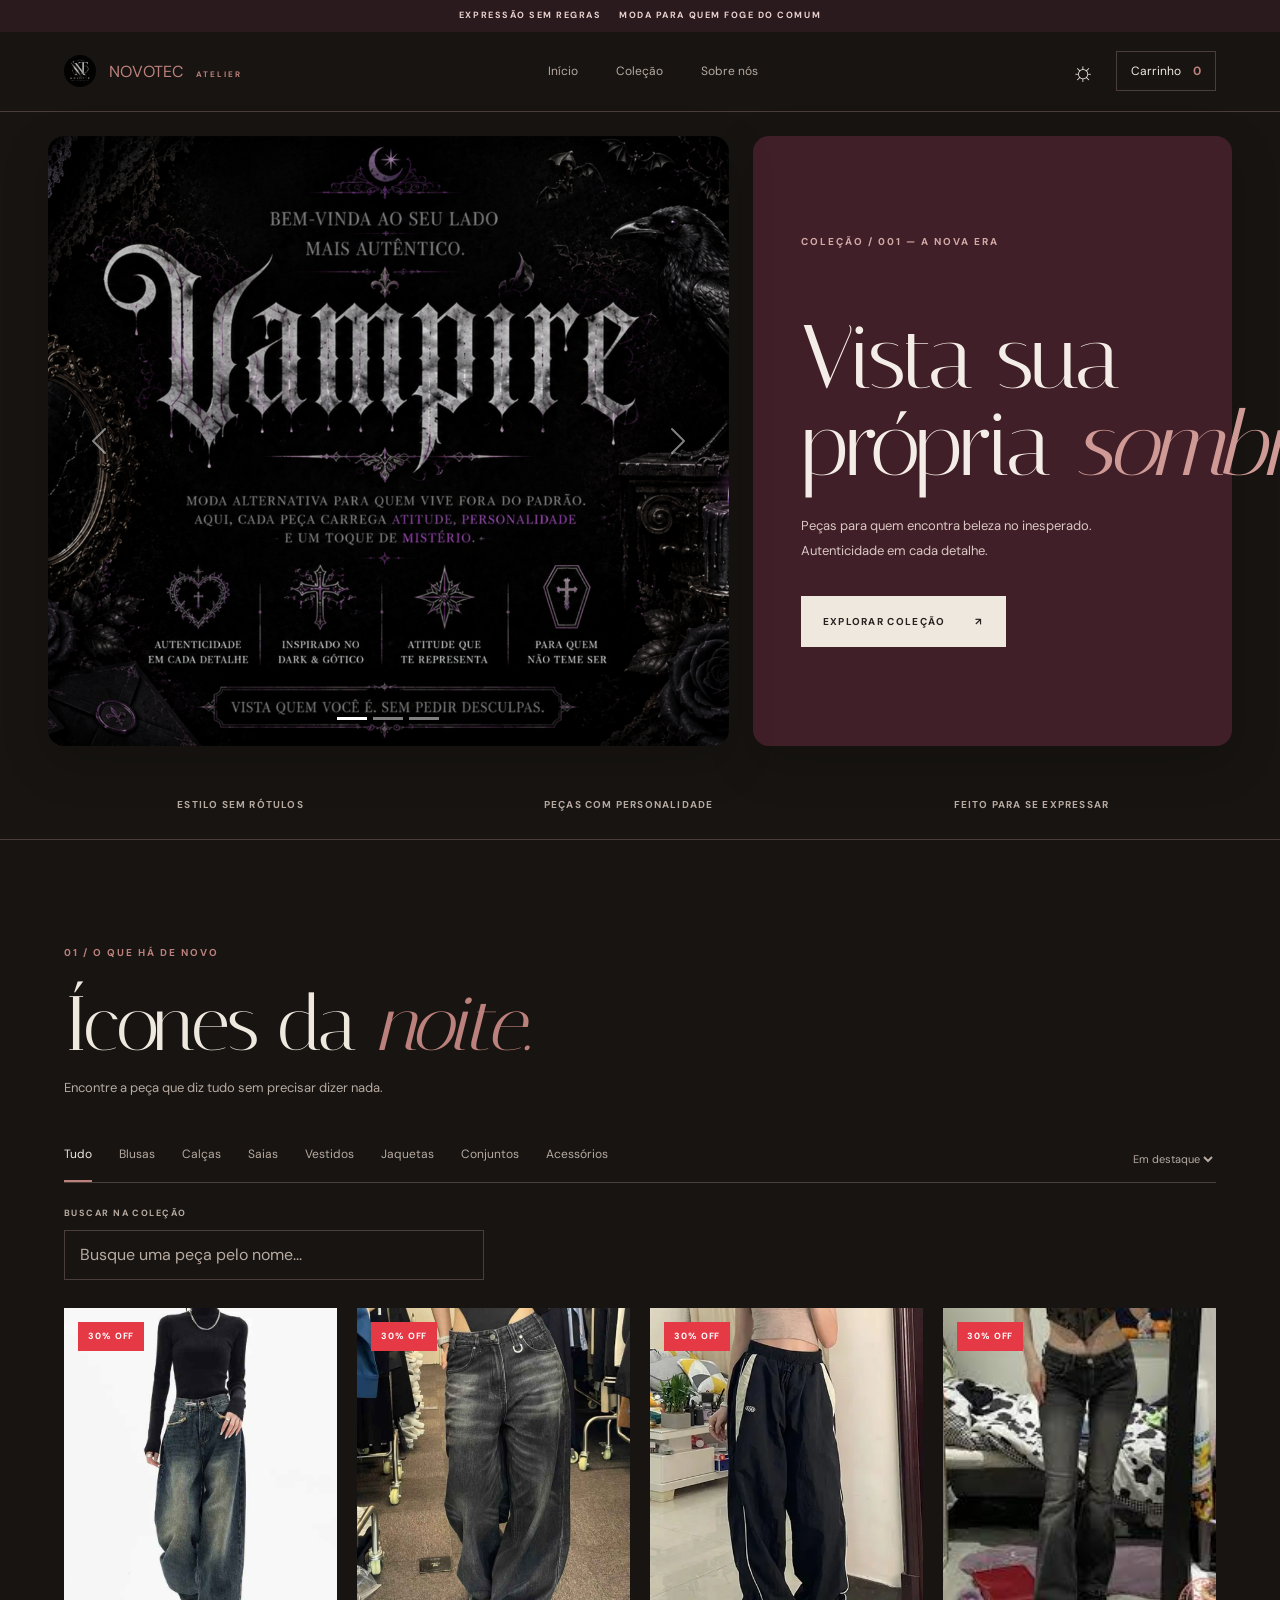
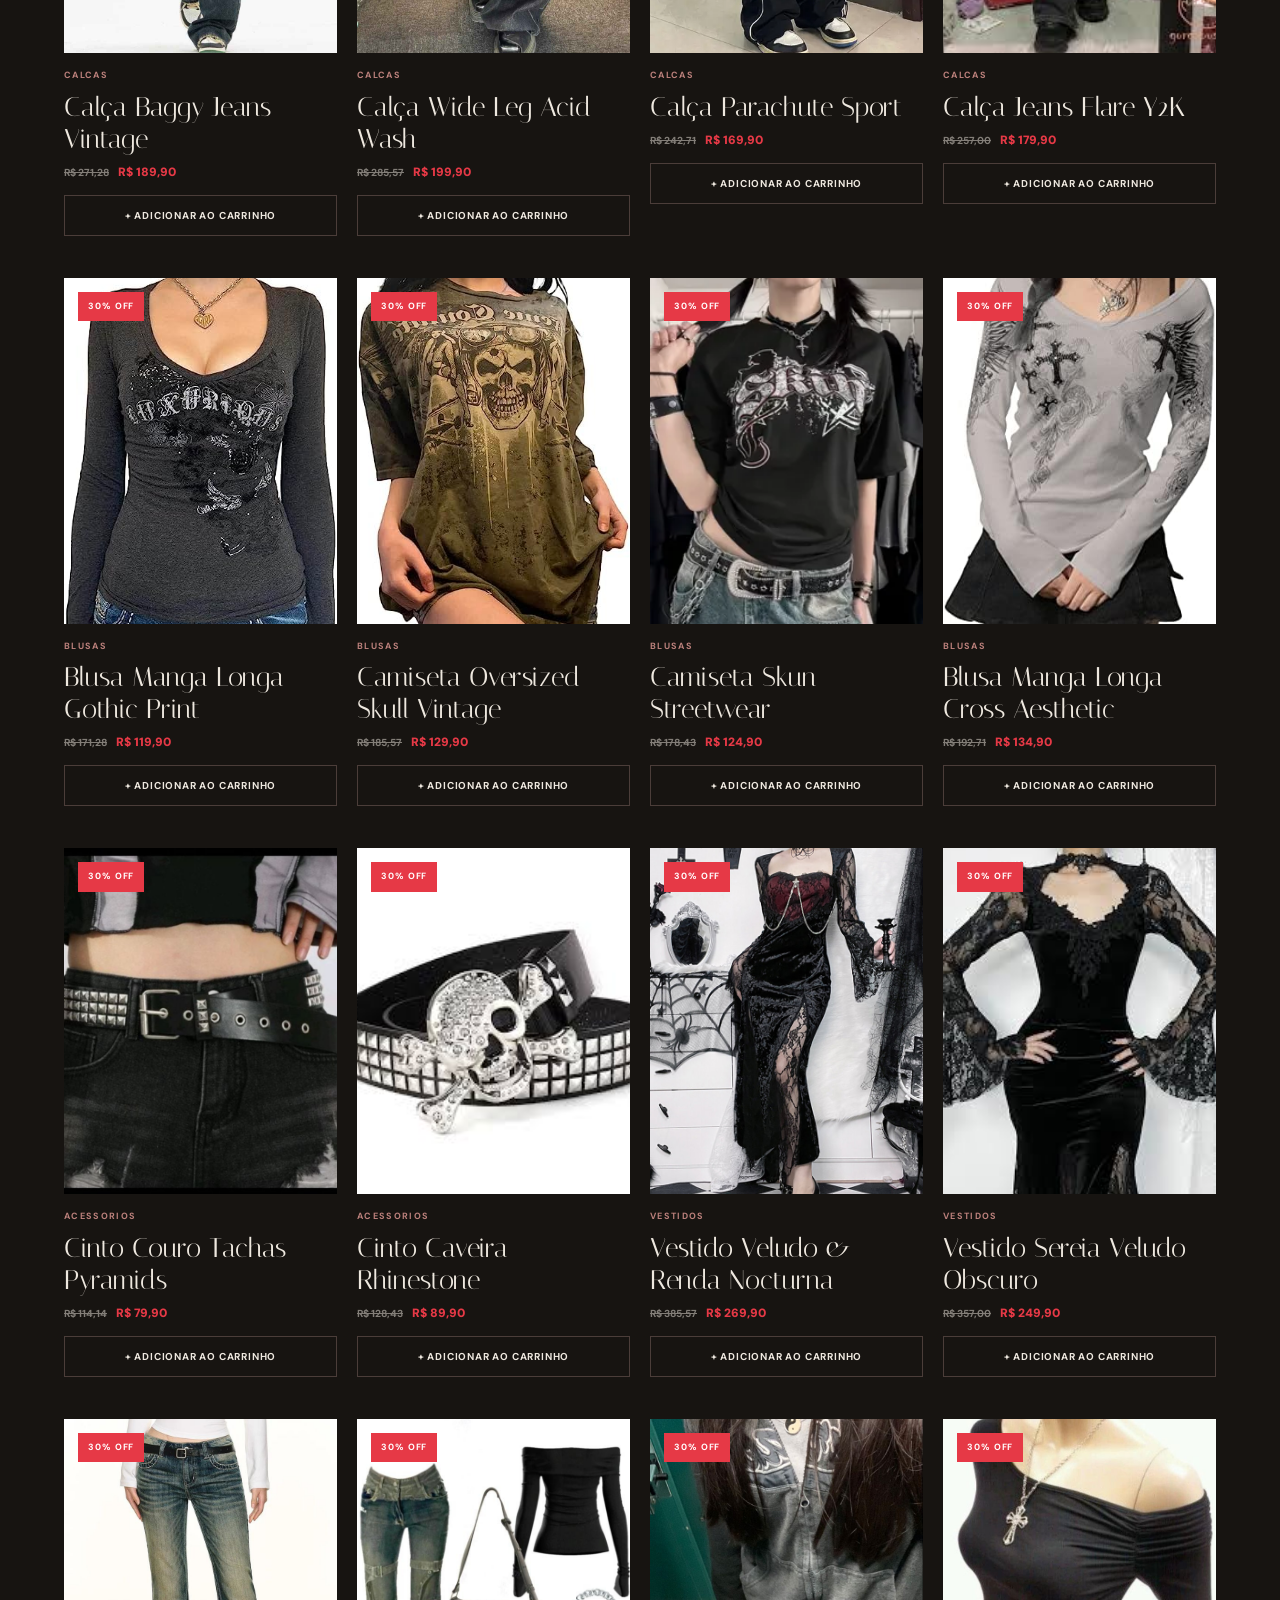
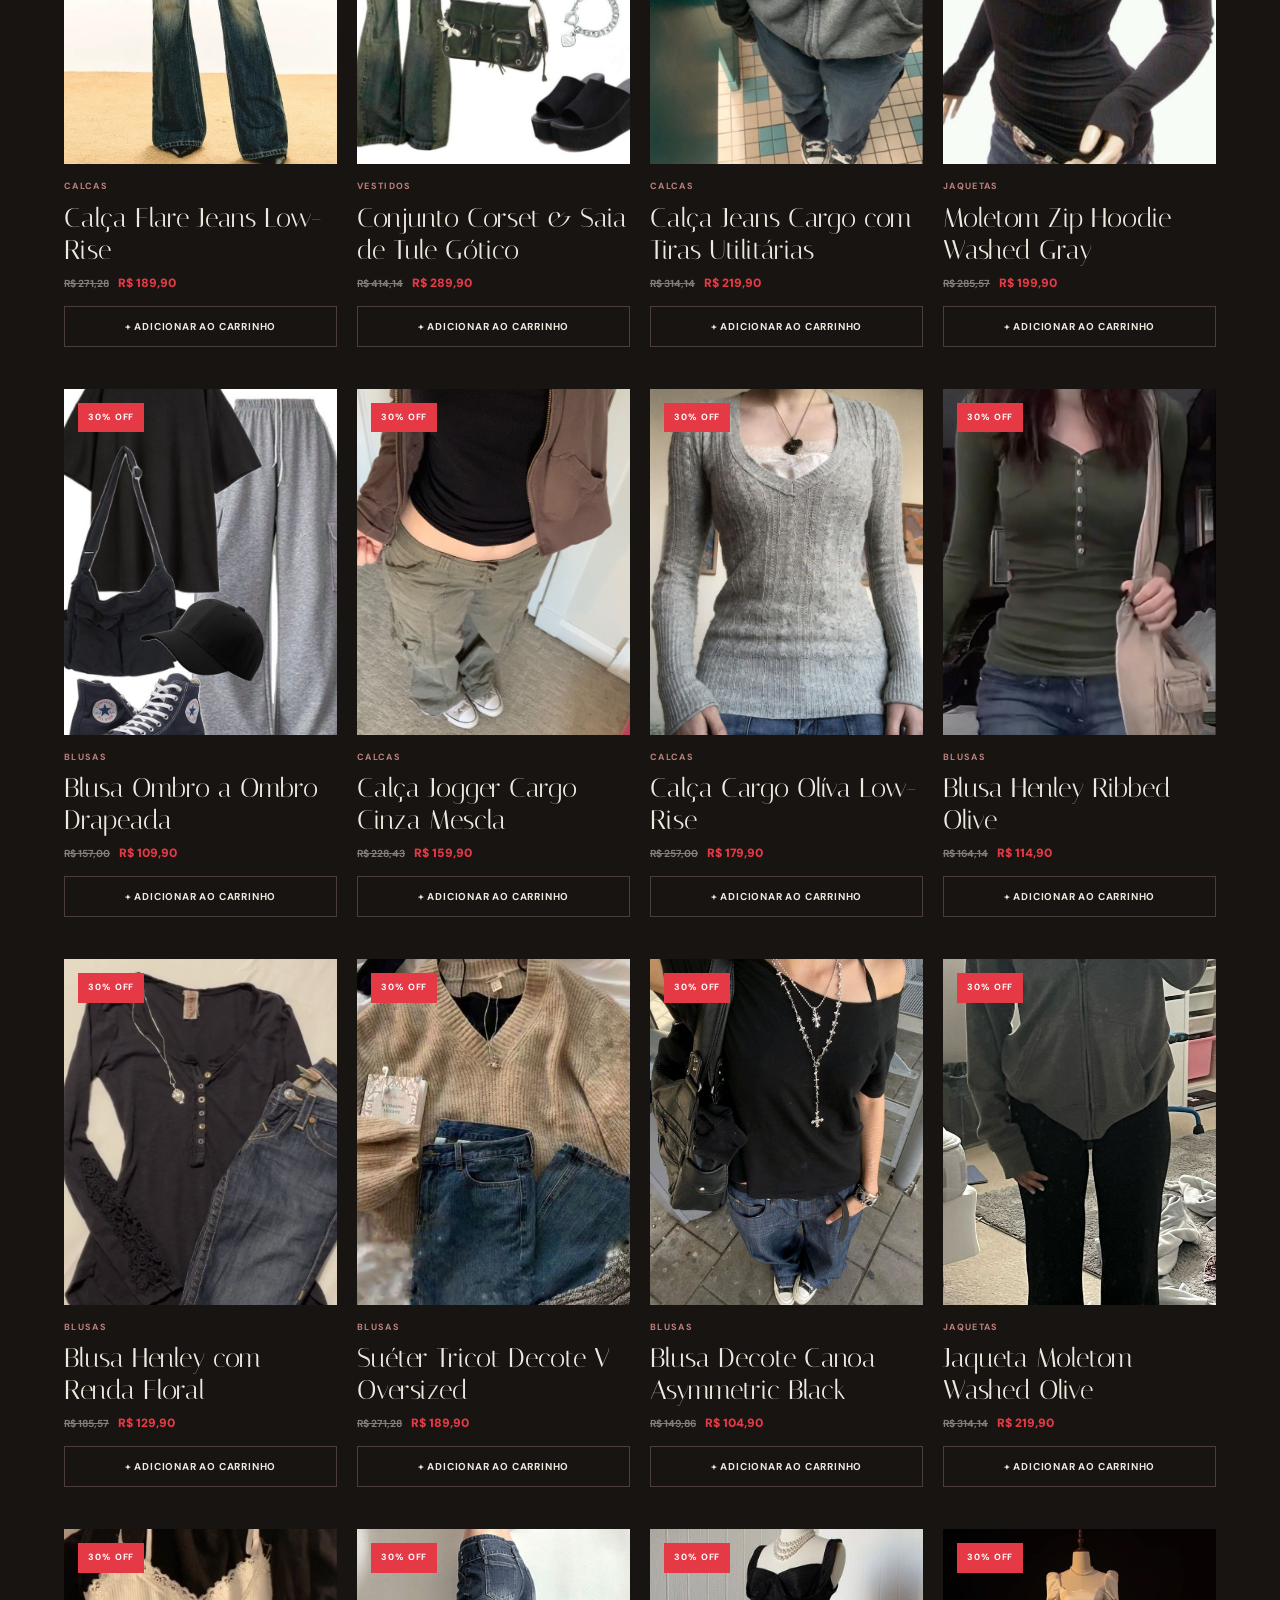
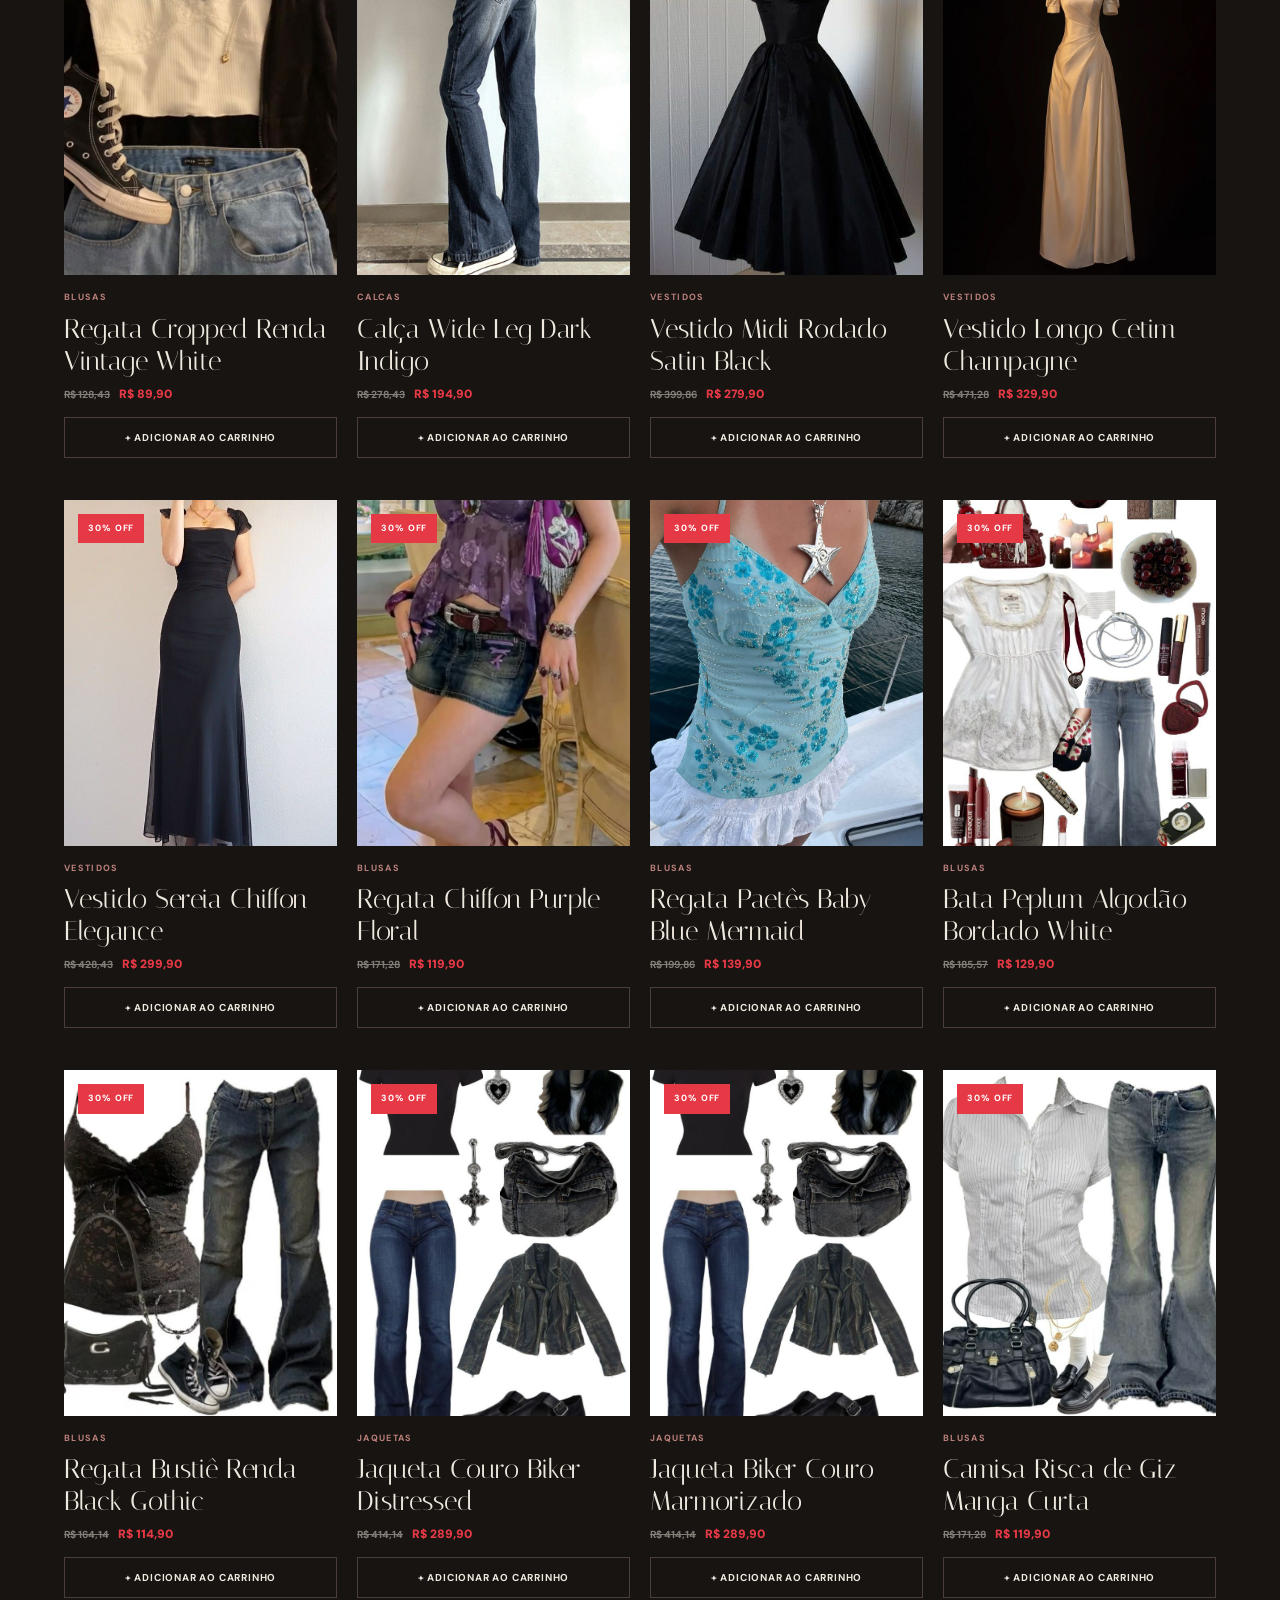
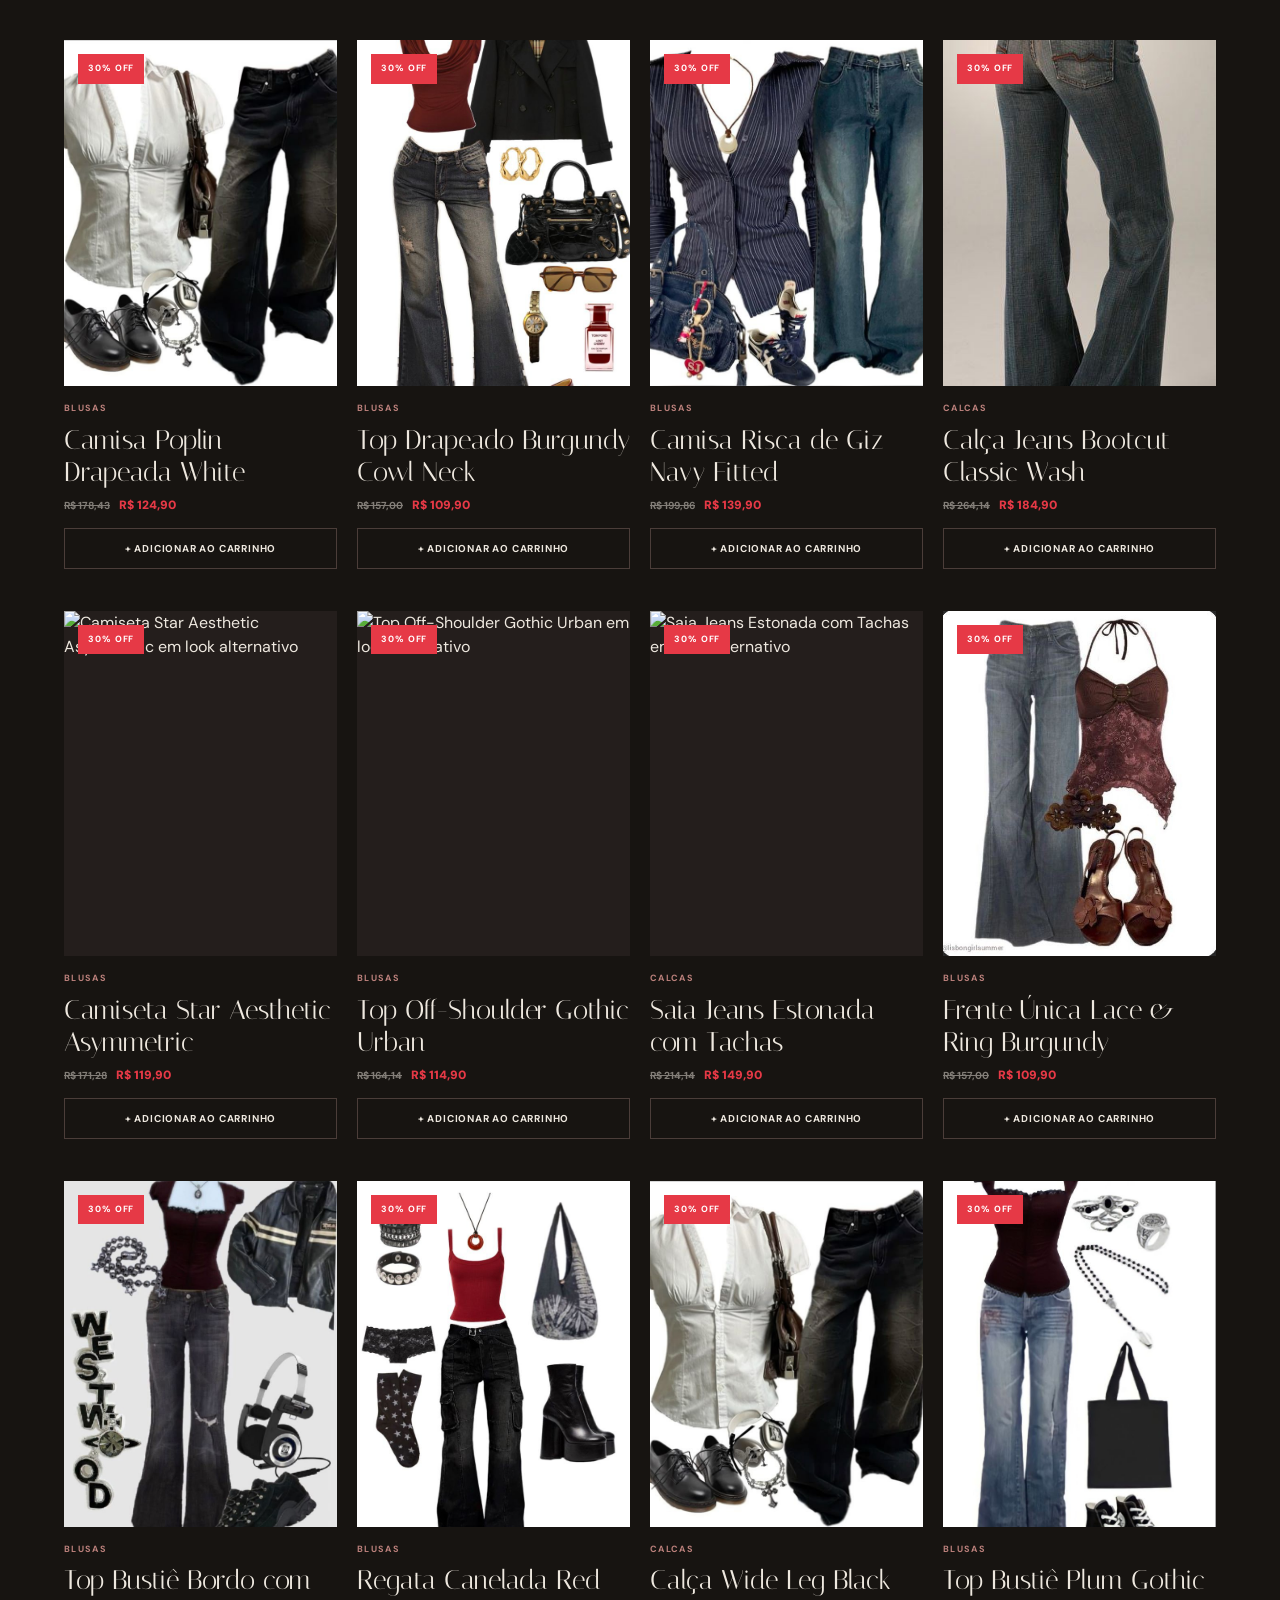
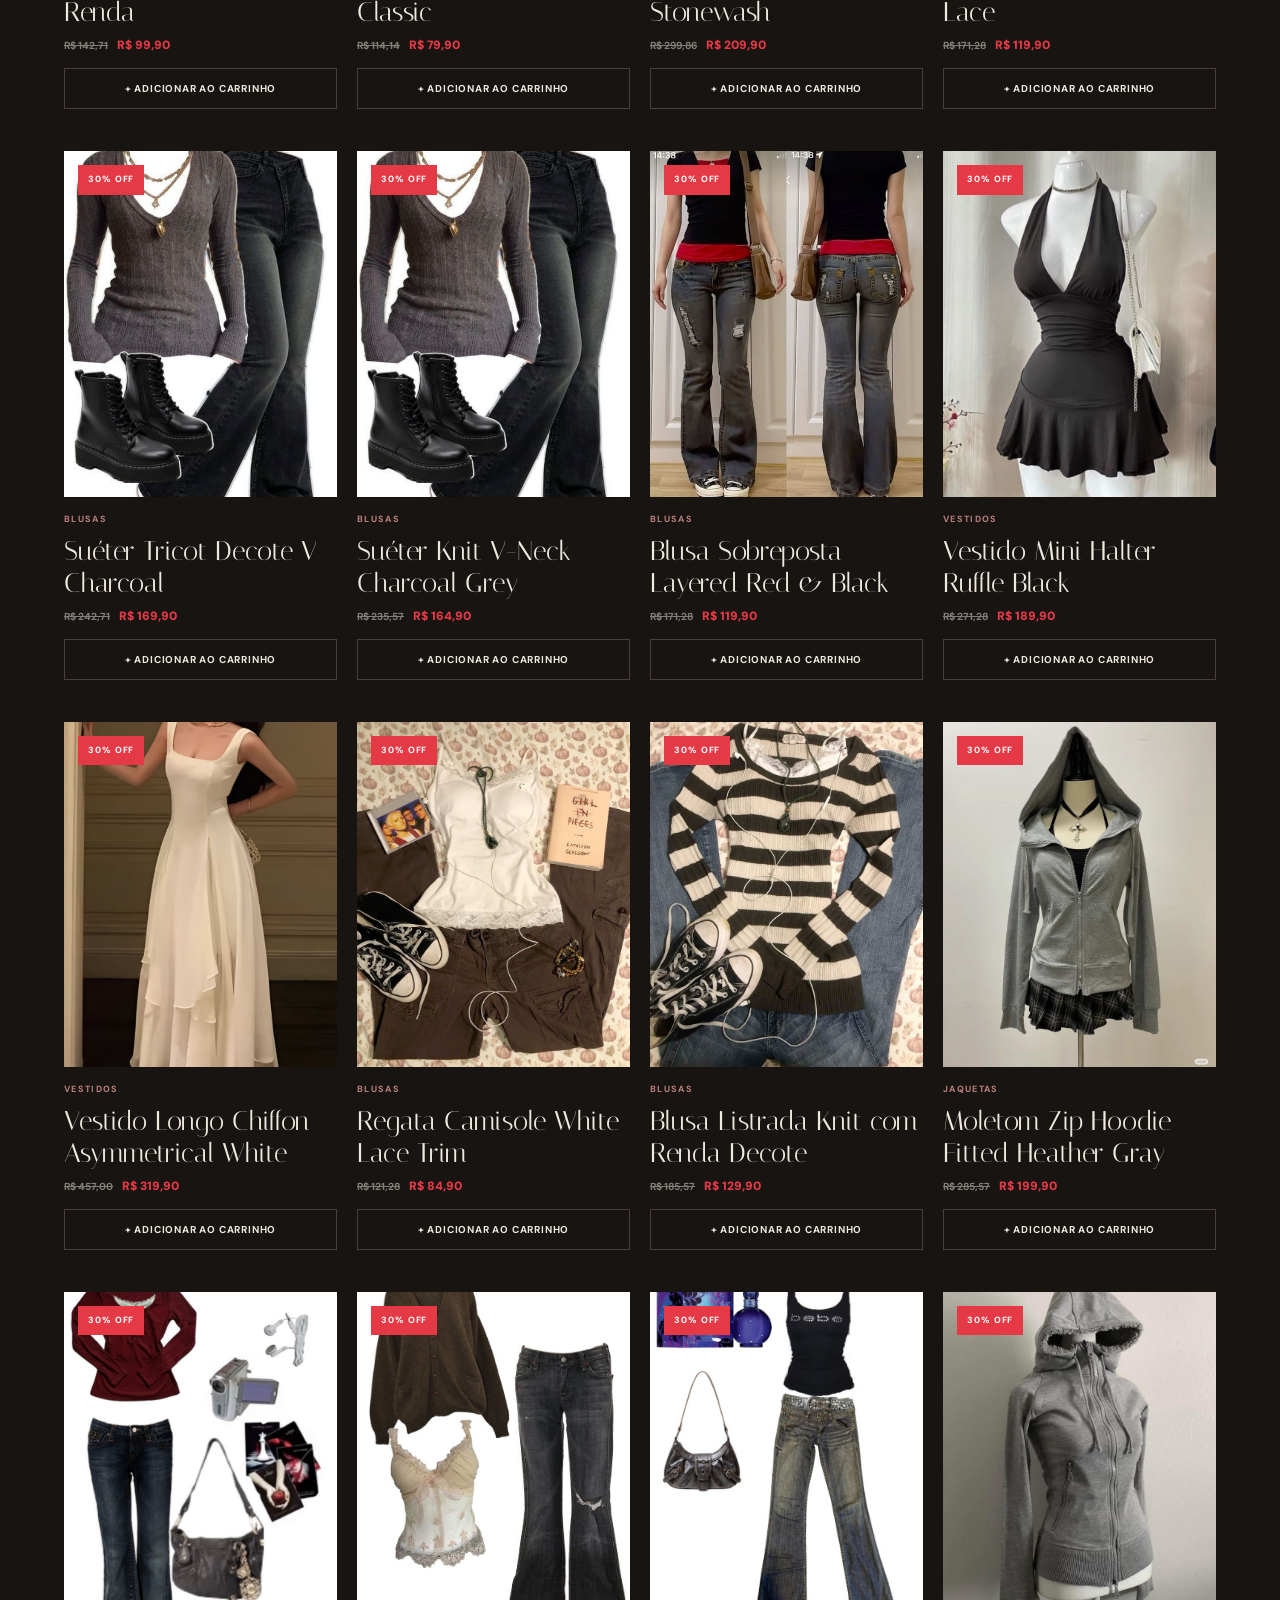
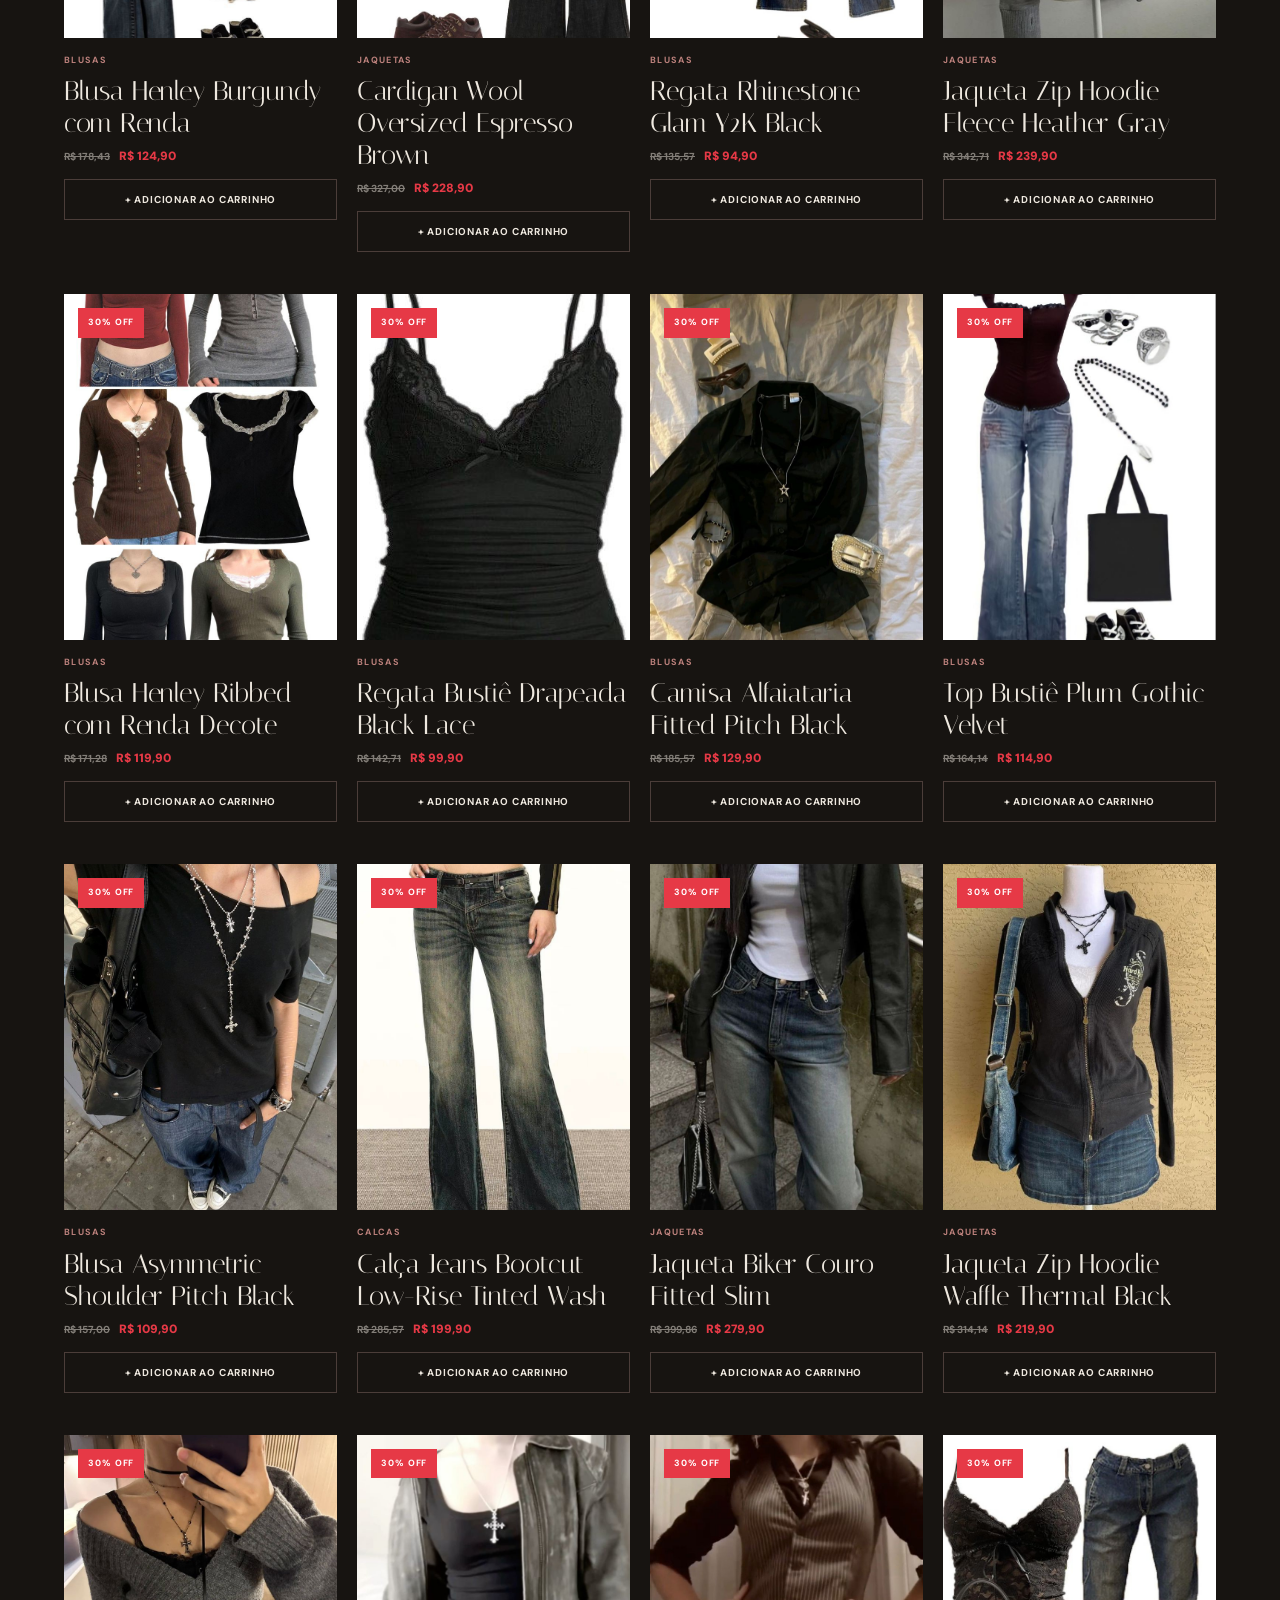
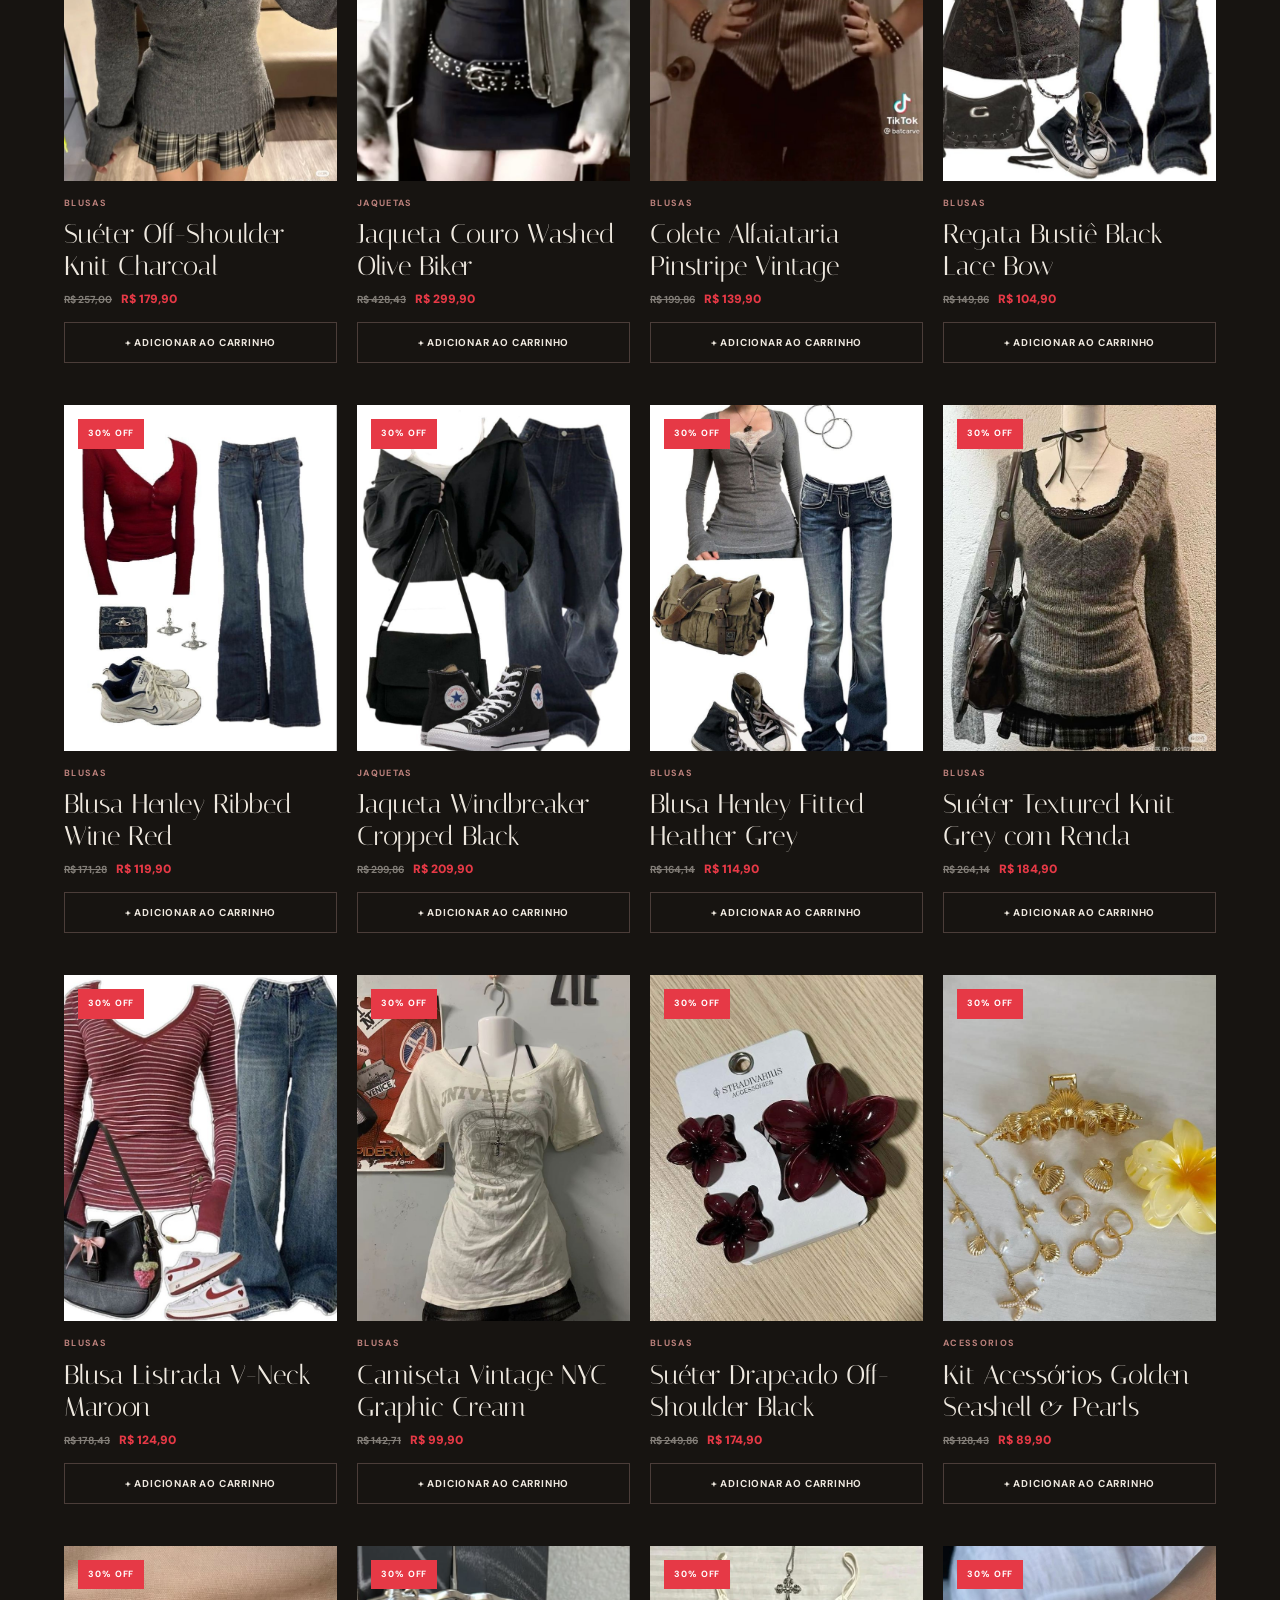
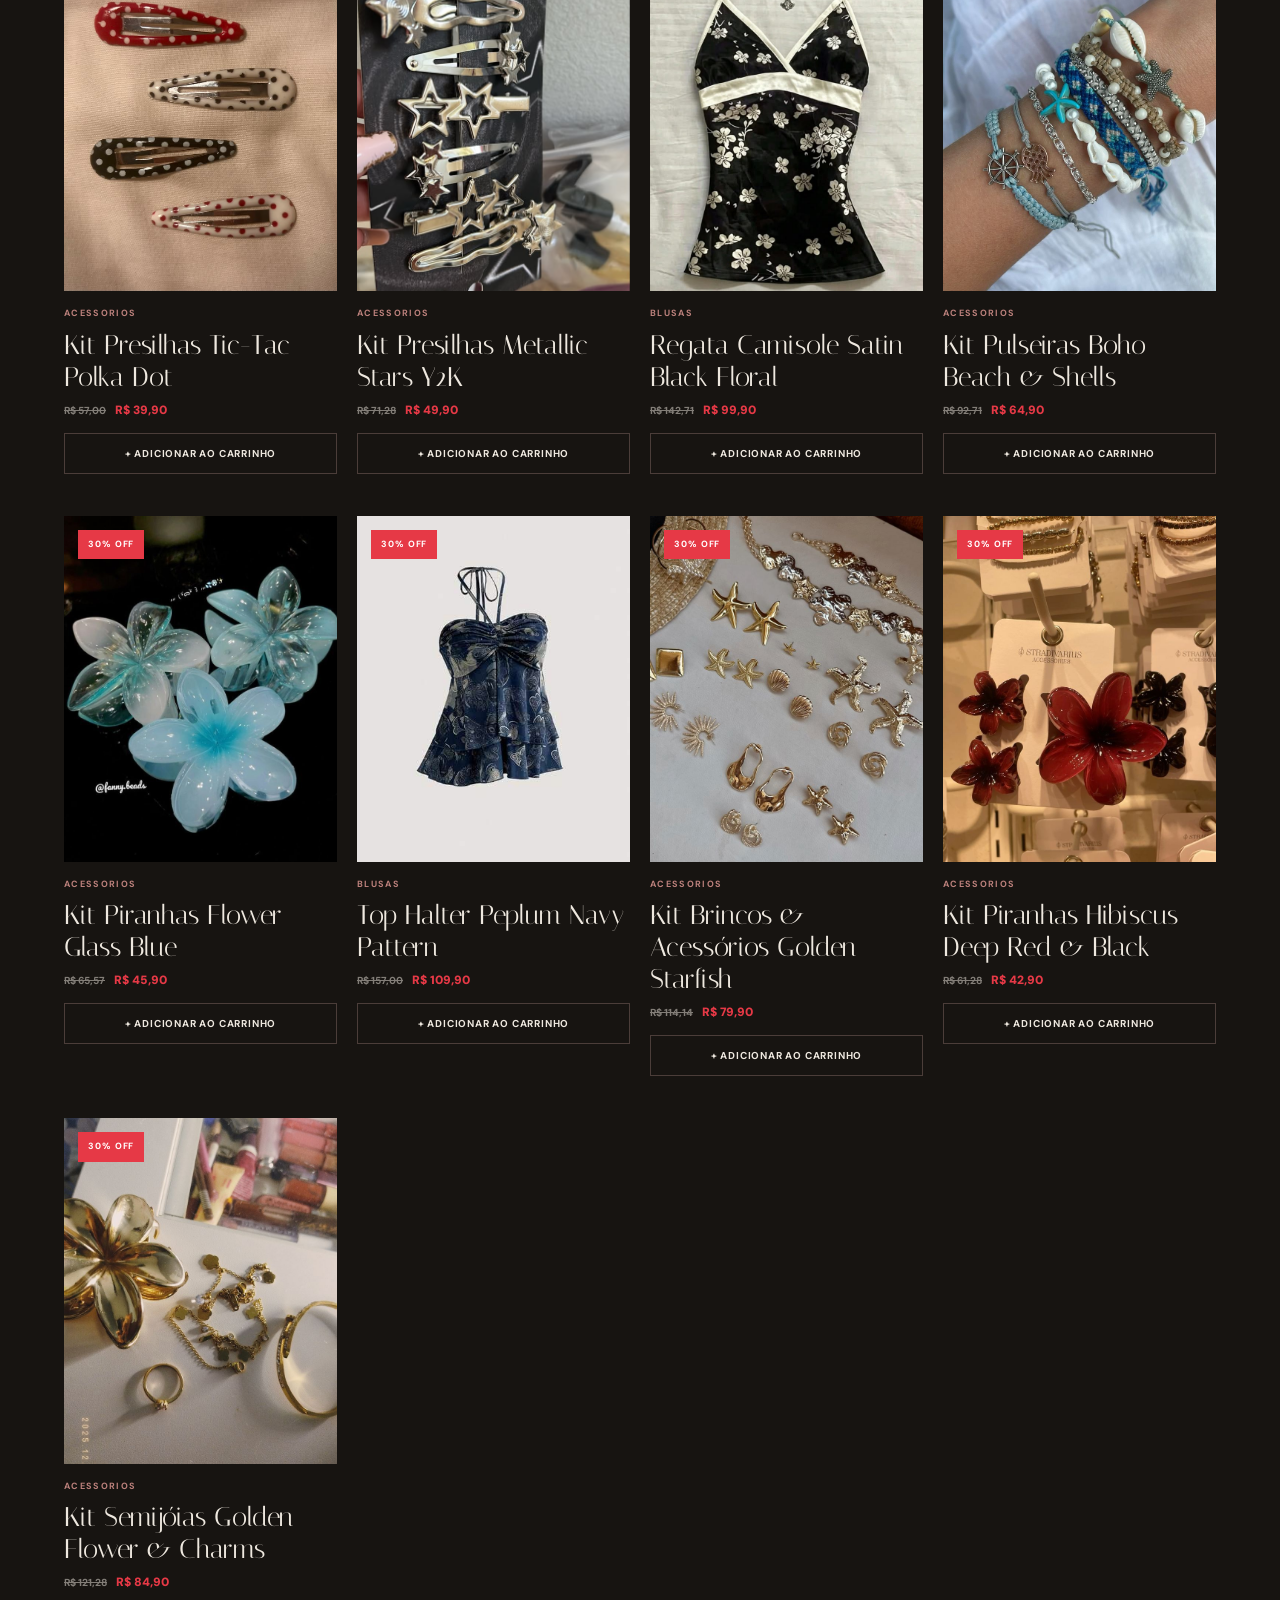
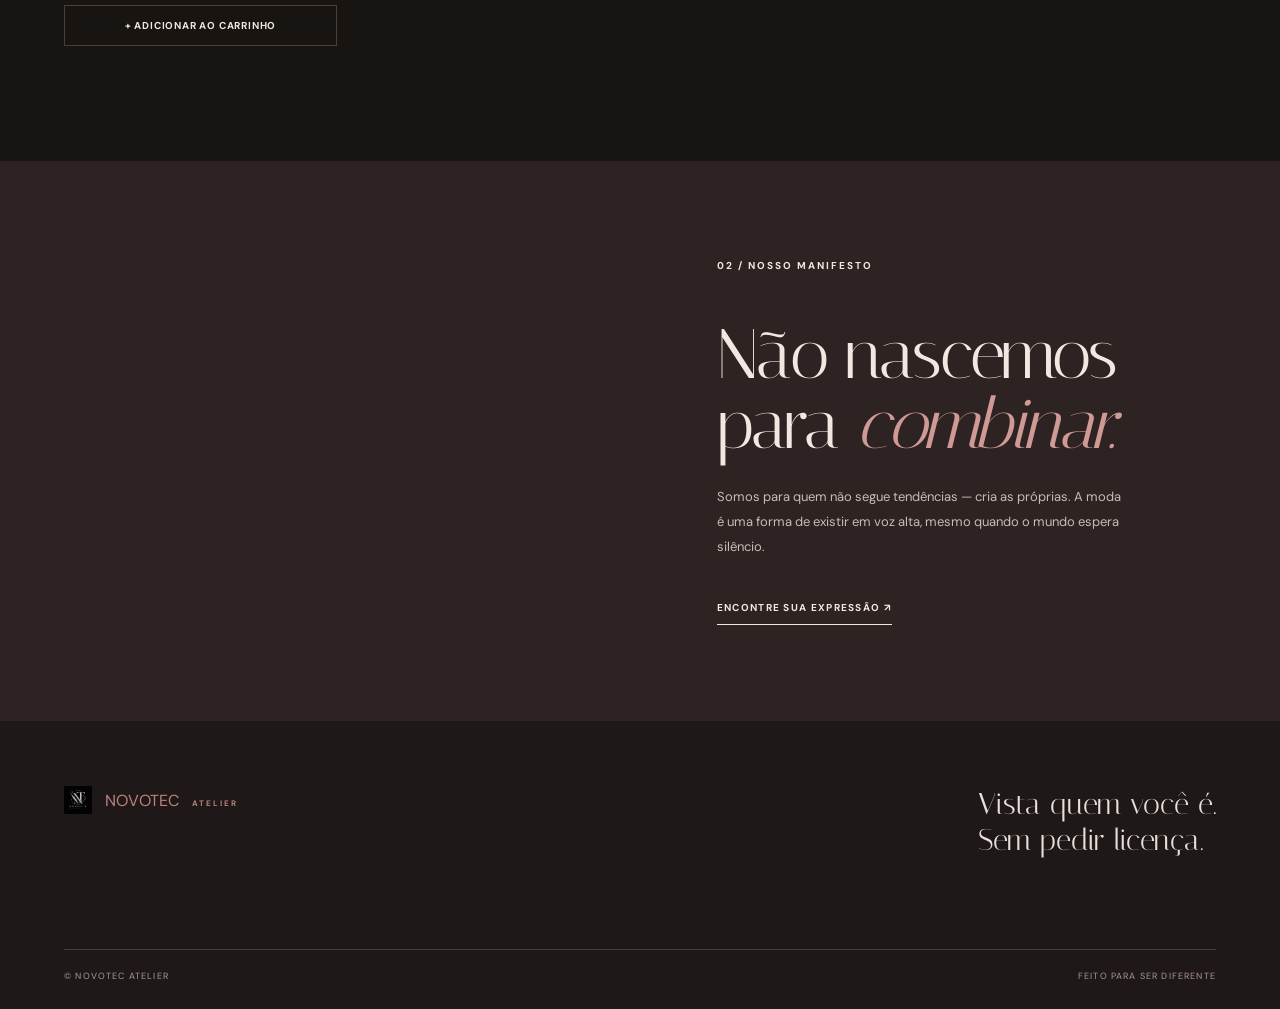
==== commit 6910a49a: "Update index.html atualizei novas categorias.." ====
--- a/index.html
+++ b/index.html
@@ -17,12 +17,12 @@
   <script defer src="script.js"></script>
 </head>
 <body>
-  <div class="announcement">EXPRESSÃO SEM REGRAS &nbsp; ✳ &nbsp; MODA PARA QUEM FOGE DO COMUM</div>
+  <div class="announcement">EXPRESSÃO SEM REGRAS &nbsp;  &nbsp; MODA PARA QUEM FOGE DO COMUM</div>
 
   <header class="site-header">
     <a class="brand d-flex align-items-center gap-2 text-decoration-none" href="index.html">
       <img src="imagens/logo.png" alt="Logo NovoTec" style="height: 32px; width: 32px; object-fit: contain; opacity: 0.85; border-radius: 50%;">
-      <span>NOVOTEC<span>✳</span><small>ATELIER</small></span>
+      <span>NOVOTEC<span></span><small>ATELIER</small></span>
     </a>
 
     <nav aria-label="Menu principal">
@@ -92,9 +92,9 @@
       </section>
 
       <div class="values">
-        <span>✳ &nbsp; ESTILO SEM RÓTULOS</span>
-        <span>✳ &nbsp; PEÇAS COM PERSONALIDADE</span>
-        <span>✳ &nbsp; FEITO PARA SE EXPRESSAR</span>
+        <span> &nbsp; ESTILO SEM RÓTULOS</span>
+        <span> &nbsp; PEÇAS COM PERSONALIDADE</span>
+        <span> &nbsp; FEITO PARA SE EXPRESSAR</span>
       </div>
 
       <section id="colecao" class="collection">
@@ -106,8 +106,11 @@
           <div class="filters" aria-label="Filtrar produtos">
             <button class="filter active" data-filter="todos" type="button">Tudo</button>
             <button class="filter" data-filter="blusas" type="button">Blusas</button>
+            <button class="filter" data-filter="calcas" type="button">Calças</button>
+            <button class="filter" data-filter="saias" type="button">Saias</button>
             <button class="filter" data-filter="vestidos" type="button">Vestidos</button>
             <button class="filter" data-filter="jaquetas" type="button">Jaquetas</button>
+            <button class="filter" data-filter="conjuntos" type="button">Conjuntos</button>
             <button class="filter" data-filter="acessorios" type="button">Acessórios</button>
           </div>
 
@@ -132,7 +135,7 @@
         </div>
         <div class="manifesto-copy">
           <p class="eyebrow">02 / NOSSO MANIFESTO</p>
-          <div class="manifesto-symbol">✳</div>
+          <div class="manifesto-symbol"></div>
           <h2>Não nascemos para <em>combinar.</em></h2>
           <p>Somos para quem não segue tendências — cria as próprias. A moda é uma forma de existir em voz alta, mesmo quando o mundo espera silêncio.</p>
           <a href="#colecao">ENCONTRE SUA EXPRESSÃO ↗</a>
@@ -148,13 +151,13 @@
     <div>
       <a class="brand d-flex align-items-center gap-2 text-decoration-none justify-content-center mb-2" href="index.html">
         <img src="imagens/logo.png" alt="Logo NovoTec" style="height: 28px; width: 28px; object-fit: contain; opacity: 0.85;">
-        <span>NOVOTEC<span>✳</span><small>ATELIER</small></span>
+        <span>NOVOTEC<span></span><small>ATELIER</small></span>
       </a>
       <p>Vista quem você é.<br>Sem pedir licença.</p>
     </div>
     <div class="footer-bottom">
       <span>© NOVOTEC ATELIER</span> 
-      <span>FEITO PARA SER DIFERENTE ✳</span>
+      <span>FEITO PARA SER DIFERENTE </span>
     </div>
   </footer>
 
@@ -186,4 +189,4 @@
     </div>
   </aside>
 </body>
-</html>+</html>
